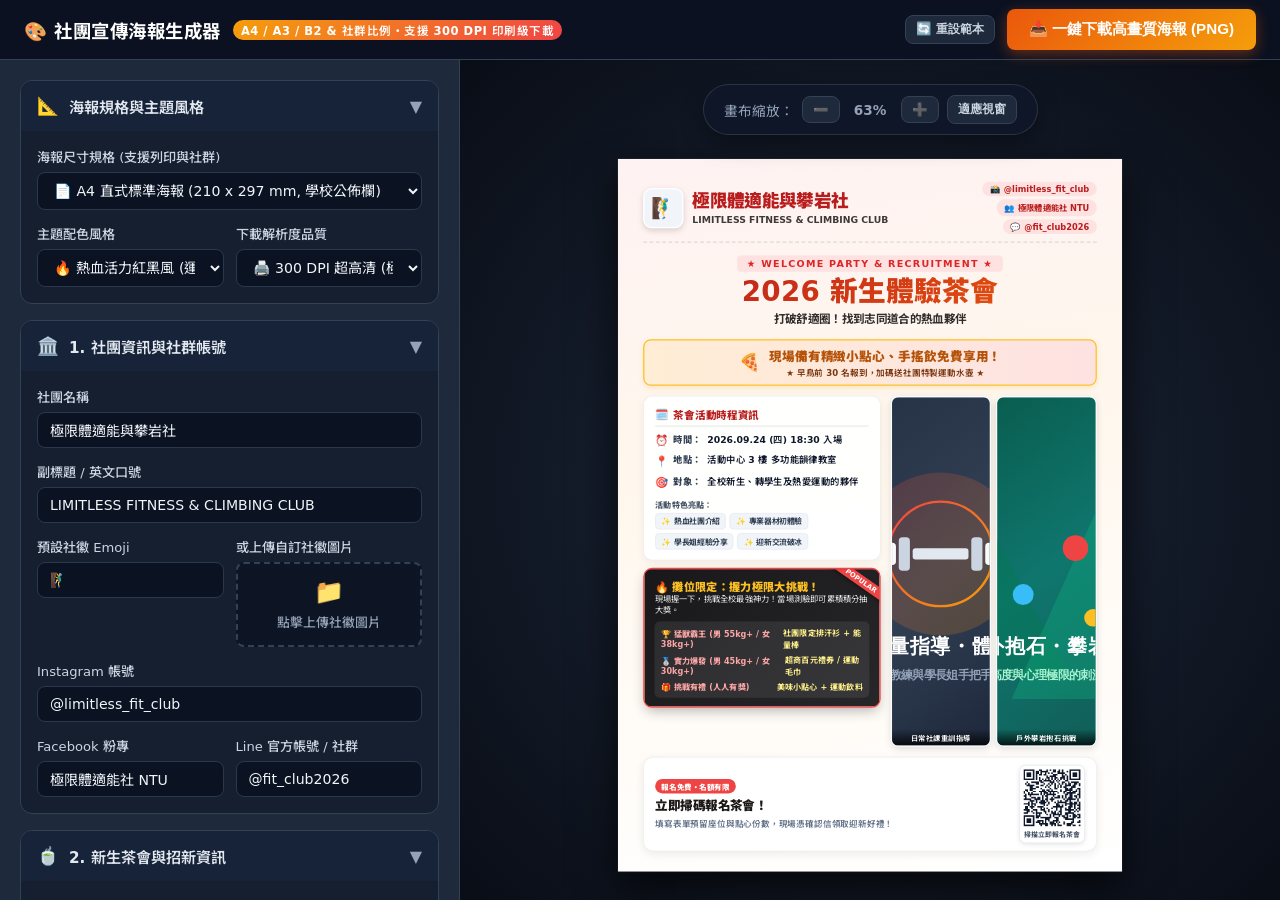
==== index.html @ 1e1c55c9 "first version" ====
﻿<!DOCTYPE html>
<html lang="zh-TW">
<head>
  <meta charset="UTF-8">
  <meta name="viewport" content="width=device-width, initial-scale=1.0">
  <title>社團招新與新生茶會海報生成器 | Club Poster Generator</title>
  <link rel="stylesheet" href="css/style.css">
  <link rel="preconnect" href="https://fonts.googleapis.com">
  <link rel="preconnect" href="https://fonts.gstatic.com" crossorigin>
  <link href="https://fonts.googleapis.com/css2?family=Noto+Sans+TC:wght@400;500;700;900&display=swap" rel="stylesheet">
</head>
<body>

  <!-- 頂部導航列 -->
  <header class="app-header">
    <div class="brand-title">
      <span>🎨 社團宣傳海報生成器</span>
      <span class="brand-badge">A4 / A3 / B2 & 社群比例・支援 300 DPI 印刷級下載</span>
    </div>
    <div class="header-actions">
      <button class="btn btn-secondary btn-sm" id="btn-reset" title="恢復預設範例內容">
        🔄 重設範本
      </button>
      <button class="btn btn-export" id="btn-export">
        📥 一鍵下載高畫質海報 (PNG)
      </button>
    </div>
  </header>

  <!-- 主雙欄區域 -->
  <div class="main-container">

    <!-- 左側編輯控制台 -->
    <aside class="editor-sidebar">
      <div class="sidebar-content">

        <!-- 海報規格與風格設定 -->
        <div class="section-card">
          <div class="section-header">
            <div class="section-title">
              <span class="section-icon">📐</span>
              <span>海報規格與主題風格</span>
            </div>
            <span class="section-toggle-icon">▼</span>
          </div>
          <div class="section-body">
            <div class="form-group">
              <label for="select-size">海報尺寸規格 (支援列印與社群)</label>
              <select id="select-size">
                <option value="size-a4" selected>📄 A4 直式標準海報 (210 x 297 mm, 學校公佈欄)</option>
                <option value="size-a3">📋 A3 大型海報 (297 x 420 mm, 大型看版推薦)</option>
                <option value="size-b2">🖼️ B2 特大展示海報 (500 x 707 mm, 展架/大廳必備)</option>
                <option value="size-story">📱 IG 限時動態 / 手機全螢幕 (9:16)</option>
                <option value="size-post">📸 IG / FB 直式貼文 (4:5)</option>
                <option value="size-square">🔲 社群方形貼文 (1:1)</option>
              </select>
            </div>

            <div class="form-row">
              <div class="form-group">
                <label for="select-theme">主題配色風格</label>
                <select id="select-theme">
                  <option value="theme-sports" selected>🔥 熱血活力紅黑風 (運動/挑戰)</option>
                  <option value="theme-dark">⚡ 潮酷黑金潮流風 (熱舞/音樂/電競)</option>
                  <option value="theme-green">🌿 日系清新青綠風 (文藝/休閒/志工)</option>
                  <option value="theme-blue">🌊 晨曦陽光藍白風 (學術/校園/陽光)</option>
                  <option value="theme-purple">💜 夢幻炫彩紫粉風 (設計/藝術/流行)</option>
                </select>
              </div>

              <div class="form-group">
                <label for="select-scale">下載解析度品質</label>
                <select id="select-scale">
                  <option value="3" selected>🖨️ 300 DPI 超高清 (極致清晰・印刷首選)</option>
                  <option value="2">📱 2x 高畫質 (社群網路分享)</option>
                  <option value="1">⚡ 1x 快速預覽</option>
                </select>
              </div>
            </div>
          </div>
        </div>

        <!-- 1. 社團基本資訊與帳號 -->
        <div class="section-card">
          <div class="section-header">
            <div class="section-title">
              <span class="section-icon">🏛️</span>
              <span>1. 社團資訊與社群帳號</span>
            </div>
            <span class="section-toggle-icon">▼</span>
          </div>
          <div class="section-body">
            <div class="form-group">
              <label for="input-clubName">社團名稱</label>
              <input type="text" id="input-clubName" placeholder="例如：極限體適能與攀岩社">
            </div>

            <div class="form-group">
              <label for="input-clubSubtitle">副標題 / 英文口號</label>
              <input type="text" id="input-clubSubtitle" placeholder="例如：LIMITLESS FITNESS CLUB">
            </div>

            <div class="form-row">
              <div class="form-group">
                <label for="input-logoText">預設社徽 Emoji</label>
                <input type="text" id="input-logoText" placeholder="例如：🧗‍♂️ 或 🥊">
              </div>
              <div class="form-group">
                <label>或上傳自訂社徽圖片</label>
                <label class="file-upload-box">
                  <span class="upload-icon">📁</span>
                  <span class="upload-text">點擊上傳社徽圖片</span>
                  <input type="file" id="upload-logo" accept="image/*">
                </label>
              </div>
            </div>
            <div id="logo-preview-wrap" class="uploaded-preview-row" style="display: none;">
              <div class="thumb-preview-wrap">
                <img class="thumb-img" src="" alt="社徽縮圖">
                <span class="form-hint">已上傳自訂社徽</span>
              </div>
              <button type="button" class="btn-danger-sm" onclick="removeLogo()">移除</button>
            </div>

            <div class="form-group">
              <label for="input-instagram">Instagram 帳號</label>
              <input type="text" id="input-instagram" placeholder="例如：@limitless_fit_club">
            </div>

            <div class="form-row">
              <div class="form-group">
                <label for="input-facebook">Facebook 粉專</label>
                <input type="text" id="input-facebook" placeholder="例如：極限體適能社 NTU">
              </div>
              <div class="form-group">
                <label for="input-lineId">Line 官方帳號 / 社群</label>
                <input type="text" id="input-lineId" placeholder="例如：@fit_club2026">
              </div>
            </div>
          </div>
        </div>

        <!-- 2. 新生茶會資訊 -->
        <div class="section-card">
          <div class="section-header">
            <div class="section-title">
              <span class="section-icon">🍵</span>
              <span>2. 新生茶會與招新資訊</span>
            </div>
            <span class="section-toggle-icon">▼</span>
          </div>
          <div class="section-body">
            <div class="form-row">
              <div class="form-group">
                <label for="input-eventTitle">活動主標題</label>
                <input type="text" id="input-eventTitle" placeholder="例如：2026 新生體驗茶會">
              </div>
              <div class="form-group">
                <label for="input-eventTagline">頂部英文橫幅</label>
                <input type="text" id="input-eventTagline" placeholder="例如：★ WELCOME PARTY ★">
              </div>
            </div>

            <div class="form-group">
              <label for="input-eventTheme">茶會主題 / 號召口號</label>
              <input type="text" id="input-eventTheme" placeholder="例如：打破舒適圈！找到志同道合的熱血夥伴">
            </div>

            <div class="form-group">
              <label for="input-eventDate">活動日期與時間</label>
              <input type="text" id="input-eventDate" placeholder="例如：2026.09.24 (四) 18:30 入場">
            </div>

            <div class="form-group">
              <label for="input-eventLocation">活動地點</label>
              <input type="text" id="input-eventLocation" placeholder="例如：活動中心 3 樓 多功能韻律教室">
            </div>

            <div class="form-group">
              <label for="input-eventTarget">參加對象</label>
              <input type="text" id="input-eventTarget" placeholder="例如：全校新生、轉學生及熱愛運動的夥伴">
            </div>

            <div class="form-group">
              <label for="input-highlights">
                <span>活動亮點 (用逗號隔開)</span>
                <span class="form-hint">會以精緻膠囊標籤呈現</span>
              </label>
              <input type="text" id="input-highlights" placeholder="熱血社團介紹, 專業器材初體驗, 學長姐經驗分享, 迎新交流破冰">
            </div>
          </div>
        </div>

        <!-- 3. 吸睛標語（小點心/迎新福利） -->
        <div class="section-card">
          <div class="section-header">
            <div class="section-title">
              <span class="section-icon">🍕</span>
              <span>3. 吸睛好康標語 (小點心/福利)</span>
            </div>
            <span class="section-toggle-icon">▼</span>
          </div>
          <div class="section-body">
            <div class="form-row">
              <div class="form-group" style="max-width: 110px;">
                <label for="input-sloganIcon">標語圖示</label>
                <input type="text" id="input-sloganIcon" placeholder="🍕">
              </div>
              <div class="form-group" style="flex: 1;">
                <label for="input-sloganMain">主標語 (超吸睛亮點)</label>
                <input type="text" id="input-sloganMain" placeholder="現場備有精緻小點心、手搖飲免費享用！">
              </div>
            </div>
            <div class="form-group">
              <label for="input-sloganSub">副標語 (加碼福利/早鳥好禮)</label>
              <input type="text" id="input-sloganSub" placeholder="★ 早鳥前 30 名報到，加碼送社團特製運動水壺 ★">
            </div>
          </div>
        </div>

        <!-- 4. 握力器挑戰專區 -->
        <div class="section-card">
          <div class="section-header">
            <div class="section-title">
              <span class="section-icon">💪</span>
              <span>4. 握力器挑戰活動專區</span>
            </div>
            <span class="section-toggle-icon">▼</span>
          </div>
          <div class="section-body">
            <label class="switch-label">
              <input type="checkbox" id="input-enableGrip" checked>
              <span>在海報上啟用「握力器挑戰」專屬企劃卡片</span>
            </label>

            <div class="form-group">
              <label for="input-gripTitle">挑戰主題名稱</label>
              <input type="text" id="input-gripTitle" placeholder="🔥 攤位限定：握力極限大挑戰！">
            </div>

            <div class="form-group">
              <label for="input-gripDesc">規則與玩法說明</label>
              <textarea id="input-gripDesc" rows="2" placeholder="現場握一下，挑戰全校最強神力！當場測驗即可累積積分抽大獎。"></textarea>
            </div>

            <div class="form-group">
              <label>挑戰門檻與獎勵設定 (3 個級距)</label>
              
              <!-- 級距 1 -->
              <div class="form-row" style="margin-bottom: 8px;">
                <input type="text" id="input-gripTier-0" placeholder="級距條件 1 (如：男 55kg+ / 女 38kg+)">
                <input type="text" id="input-gripPrize-0" placeholder="對應獎品 (如：社團限定排汗衫 + 能量棒)">
              </div>
              <!-- 級距 2 -->
              <div class="form-row" style="margin-bottom: 8px;">
                <input type="text" id="input-gripTier-1" placeholder="級距條件 2 (如：男 45kg+ / 女 30kg+)">
                <input type="text" id="input-gripPrize-1" placeholder="對應獎品 (如：超商百元禮券 / 運動毛巾)">
              </div>
              <!-- 級距 3 -->
              <div class="form-row">
                <input type="text" id="input-gripTier-2" placeholder="級距條件 3 (如：🎁 挑戰有禮 (人人有獎))">
                <input type="text" id="input-gripPrize-2" placeholder="對應獎品 (如：美味小點心 + 運動飲料)">
              </div>
            </div>
          </div>
        </div>

        <!-- 5. 社團活動照片展示 -->
        <div class="section-card">
          <div class="section-header">
            <div class="section-title">
              <span class="section-icon">📷</span>
              <span>5. 社團活動照片展示</span>
            </div>
            <span class="section-toggle-icon">▼</span>
          </div>
          <div class="section-body">
            <div class="form-group">
              <label for="select-photoLayout">照片展示版型</label>
              <select id="select-photoLayout">
                <option value="layout-double" selected>雙圖左右並列 (經典推薦)</option>
                <option value="layout-single">單張大焦點照 (極簡震撼)</option>
                <option value="layout-triple">三圖焦點拼貼 (豐富精彩)</option>
              </select>
            </div>

            <!-- 照片 1 -->
            <div class="form-group">
              <label>活動照片 1</label>
              <div class="form-row">
                <label class="file-upload-box">
                  <span class="upload-icon">🖼️</span>
                  <span class="upload-text">點擊上傳照片 1</span>
                  <input type="file" id="upload-photo-0" accept="image/*">
                </label>
                <input type="text" id="input-caption-0" placeholder="照片 1 說明標籤 (如：日常社課重訓指導)">
              </div>
              <div id="photo-preview-wrap-0" class="uploaded-preview-row">
                <div class="thumb-preview-wrap">
                  <img class="thumb-img" src="" alt="照片 1">
                  <span class="form-hint">照片 1 已設定</span>
                </div>
                <button type="button" class="btn-danger-sm" onclick="removePhoto(0)">清除</button>
              </div>
            </div>

            <!-- 照片 2 -->
            <div class="form-group">
              <label>活動照片 2</label>
              <div class="form-row">
                <label class="file-upload-box">
                  <span class="upload-icon">🖼️</span>
                  <span class="upload-text">點擊上傳照片 2</span>
                  <input type="file" id="upload-photo-1" accept="image/*">
                </label>
                <input type="text" id="input-caption-1" placeholder="照片 2 說明標籤 (如：戶外攀岩抱石挑戰)">
              </div>
              <div id="photo-preview-wrap-1" class="uploaded-preview-row">
                <div class="thumb-preview-wrap">
                  <img class="thumb-img" src="" alt="照片 2">
                  <span class="form-hint">照片 2 已設定</span>
                </div>
                <button type="button" class="btn-danger-sm" onclick="removePhoto(1)">清除</button>
              </div>
            </div>

            <!-- 照片 3 -->
            <div class="form-group">
              <label>活動照片 3 (三圖拼貼模式時顯示)</label>
              <div class="form-row">
                <label class="file-upload-box">
                  <span class="upload-icon">🖼️</span>
                  <span class="upload-text">點擊上傳照片 3</span>
                  <input type="file" id="upload-photo-2" accept="image/*">
                </label>
                <input type="text" id="input-caption-2" placeholder="照片 3 說明標籤 (如：歡樂熱血團練)">
              </div>
              <div id="photo-preview-wrap-2" class="uploaded-preview-row">
                <div class="thumb-preview-wrap">
                  <img class="thumb-img" src="" alt="照片 3">
                  <span class="form-hint">照片 3 已設定</span>
                </div>
                <button type="button" class="btn-danger-sm" onclick="removePhoto(2)">清除</button>
              </div>
            </div>
          </div>
        </div>

        <!-- 6. QR Code 與行動呼籲 -->
        <div class="section-card">
          <div class="section-header">
            <div class="section-title">
              <span class="section-icon">📲</span>
              <span>6. 報名連結與 QR Code</span>
            </div>
            <span class="section-toggle-icon">▼</span>
          </div>
          <div class="section-body">
            <div class="form-group">
              <label for="input-qrText">
                <span>報名表單 / IG / 官網網址</span>
                <span class="form-hint">自動即時生成 QR Code</span>
              </label>
              <input type="text" id="input-qrText" placeholder="https://forms.gle/your-signup-link">
            </div>

            <div class="form-group">
              <label>或直接上傳自訂 QR Code 圖片</label>
              <label class="file-upload-box">
                <span class="upload-icon">📷</span>
                <span class="upload-text">上傳已製成的 QR Code 圖檔</span>
                <input type="file" id="upload-qr" accept="image/*">
              </label>
              <div id="qr-preview-wrap" class="uploaded-preview-row" style="display: none;">
                <div class="thumb-preview-wrap">
                  <img class="thumb-img" src="" alt="自訂 QR Code">
                  <span class="form-hint">使用自訂 QR 圖片中</span>
                </div>
                <button type="button" class="btn-danger-sm" onclick="removeCustomQr()">改用自動生成</button>
              </div>
            </div>

            <div class="form-group">
              <label for="input-qrLabel">QR Code 下方標籤說明</label>
              <input type="text" id="input-qrLabel" placeholder="掃描立即報名茶會">
            </div>

            <div class="form-row">
              <div class="form-group">
                <label for="input-actionBadge">行動小標章</label>
                <input type="text" id="input-actionBadge" placeholder="報名免費・名額有限">
              </div>
              <div class="form-group">
                <label for="input-actionTitle">行動主標題</label>
                <input type="text" id="input-actionTitle" placeholder="立即掃碼報名茶會！">
              </div>
            </div>

            <div class="form-group">
              <label for="input-actionDesc">行動副說明</label>
              <input type="text" id="input-actionDesc" placeholder="填寫表單預留座位與點心份數，現場憑確認信領取迎新好禮！">
            </div>
          </div>
        </div>

      </div>
    </aside>

    <!-- 右側海報即時畫布與預覽工具列 -->
    <main class="preview-area">

      <!-- 畫布縮放工具列 -->
      <div class="preview-toolbar">
        <div class="toolbar-group">
          <span>畫布縮放：</span>
          <button class="btn btn-secondary btn-sm" id="btn-zoom-out">➖</button>
          <span id="zoomLevelText" style="font-weight: 700; min-width: 45px; text-align: center;">85%</span>
          <button class="btn btn-secondary btn-sm" id="btn-zoom-in">➕</button>
          <button class="btn btn-secondary btn-sm" id="btn-zoom-fit">適應視窗</button>
        </div>
      </div>

      <!-- 海報畫布縮放包裹層 -->
      <div class="poster-canvas-wrapper" id="posterWrapper">
        
        <!-- 海報實體 DOM (將直接被 html2canvas 渲染) -->
        <div class="poster theme-sports size-a4" id="posterCanvas">
          <div class="poster-inner">

            <!-- 1. 頂部社團資訊與社群 -->
            <header class="poster-header">
              <div class="club-brand-wrap">
                <div class="poster-logo" id="p-logo">
                  <span>🧗‍♂️</span>
                </div>
                <div class="club-name-group">
                  <h1 class="poster-club-name" id="p-clubName">極限體適能與攀岩社</h1>
                  <p class="poster-club-subtitle" id="p-clubSubtitle">LIMITLESS FITNESS & CLIMBING CLUB</p>
                </div>
              </div>

              <!-- 社群帳號標籤 -->
              <div class="poster-social-tags">
                <span class="social-pill" id="p-instagram">📸 @limitless_fit_club</span>
                <span class="social-pill" id="p-facebook">👥 極限體適能社 NTU</span>
                <span class="social-pill" id="p-lineId">💬 @fit_club2026</span>
              </div>
            </header>

            <!-- 2. 主標題區 (茶會活動名稱與口號) -->
            <div class="poster-hero">
              <div class="hero-tagline" id="p-eventTagline">★ WELCOME PARTY & RECRUITMENT ★</div>
              <h2 class="poster-event-title" id="p-eventTitle">2026 新生體驗茶會</h2>
              <p class="poster-event-theme" id="p-eventTheme">打破舒適圈！找到志同道合的熱血夥伴</p>
            </div>

            <!-- 3. 吸睛標語橫幅 (小點心/迎新好康) -->
            <div class="poster-slogan-banner">
              <span class="slogan-icon" id="p-sloganIcon">🍕</span>
              <div class="slogan-text-box">
                <span class="slogan-main-text" id="p-sloganMain">現場備有精緻小點心、手搖飲免費享用！</span>
                <span class="slogan-sub-text" id="p-sloganSub">★ 早鳥前 30 名報到，加碼送社團特製運動水壺 ★</span>
              </div>
            </div>

            <!-- 4. 核心資訊雙欄格 (左：茶會詳情與握力器挑戰 / 右：精采活動照片) -->
            <div class="poster-mid-grid">
              
              <!-- 左側卡片群組 -->
              <div style="display: flex; flex-direction: column; gap: 12px;">
                
                <!-- 新生茶會基本資訊卡片 -->
                <div class="poster-card">
                  <div class="card-title-bar">
                    <span>🗓️</span>
                    <span>茶會活動時程資訊</span>
                  </div>

                  <div class="info-item">
                    <span class="info-bullet">⏰</span>
                    <div>
                      <span class="info-label">時間：</span>
                      <span class="info-val" id="p-eventDate">2026.09.24 (四) 18:30 入場</span>
                    </div>
                  </div>

                  <div class="info-item">
                    <span class="info-bullet">📍</span>
                    <div>
                      <span class="info-label">地點：</span>
                      <span class="info-val" id="p-eventLocation">活動中心 3 樓 多功能韻律教室</span>
                    </div>
                  </div>

                  <div class="info-item">
                    <span class="info-bullet">🎯</span>
                    <div>
                      <span class="info-label">對象：</span>
                      <span class="info-val" id="p-eventTarget">全校新生、轉學生及熱愛運動的夥伴</span>
                    </div>
                  </div>

                  <div style="margin-top: 4px;">
                    <div style="font-size: 0.8rem; font-weight: 800; color: #475569; margin-bottom: 4px;">活動特色亮點：</div>
                    <div class="highlight-chips" id="p-highlights">
                      <!-- 動態注入亮點標籤 -->
                    </div>
                  </div>
                </div>

                <!-- 握力器挑戰專屬模組卡片 -->
                <div class="grip-challenge-card" id="p-gripChallenge">
                  <div class="grip-badge-strip">POPULAR</div>
                  <div>
                    <div class="grip-header">
                      <span id="p-gripTitle">🔥 攤位限定：握力極限大挑戰！</span>
                    </div>
                    <p class="grip-desc" id="p-gripDesc">
                      現場握一下，挑戰全校最強神力！當場測驗即可累積積分抽大獎。
                    </p>
                  </div>

                  <div class="grip-tier-list" id="p-gripTierList">
                    <!-- 動態注入門檻與獎勵 -->
                  </div>
                </div>

              </div>

              <!-- 右側活動照片展示 -->
              <div class="poster-photo-section">
                <div class="photo-gallery layout-double" id="p-photoGallery">
                  <!-- 動態注入照片 -->
                </div>
              </div>

            </div>

            <!-- 5. 底部行動呼籲與 QR Code -->
            <footer class="poster-footer">
              <div class="footer-action-text">
                <span class="action-badge" id="p-actionBadge">報名免費・名額有限</span>
                <h3 class="action-title" id="p-actionTitle">立即掃碼報名茶會！</h3>
                <p class="action-desc" id="p-actionDesc">填寫表單預留座位與點心份數，現場憑確認信領取迎新好禮！</p>
              </div>

              <div class="qr-code-box">
                <div class="qr-canvas-container" id="p-qrCodeContainer"></div>
                <span class="qr-label" id="p-qrLabel">掃描立即報名茶會</span>
              </div>
            </footer>

          </div>
        </div>

      </div>

    </main>

  </div>

  <!-- 匯出中加載提示遮罩 -->
  <div class="loading-overlay" id="loadingOverlay">
    <div class="spinner"></div>
    <h3 id="loadingText" style="font-size: 1.2rem; font-weight: 700;">正在為您渲染高解析度海報，請稍候...</h3>
    <p style="font-size: 0.85rem; opacity: 0.8;">高解析度 (300 DPI) 渲染中，完成後將自動下載 PNG</p>
  </div>

  <!-- 依賴腳本：本地庫 + CDN 回退 -->
  <script src="js/qrcode.min.js"></script>
  <script src="js/html2canvas.min.js"></script>
  <script src="js/app.js"></script>
</body>
</html>
---- css/style.css ----
﻿/* ===================================================
   社團海報生成器 - 專業排版與主題樣式表
   =================================================== */

:root {
  --primary: #4f46e5;
  --primary-hover: #4338ca;
  --accent: #f59e0b;
  --bg-dark: #0f172a;
  --panel-bg: #1e293b;
  --panel-border: #334155;
  --text-main: #f8fafc;
  --text-muted: #94a3b8;
  --font-sans: system-ui, -apple-system, BlinkMacSystemFont, "Segoe UI", Roboto, "Noto Sans TC", "PingFang TC", "Microsoft JhengHei", sans-serif;
}

* {
  box-sizing: border-box;
  margin: 0;
  padding: 0;
}

body {
  font-family: var(--font-sans);
  background-color: var(--bg-dark);
  color: var(--text-main);
  height: 100vh;
  display: flex;
  flex-direction: column;
  overflow: hidden;
}

/* 頂部導航列 */
.app-header {
  height: 60px;
  background-color: #0b1120;
  border-bottom: 1px solid var(--panel-border);
  display: flex;
  align-items: center;
  justify-content: space-between;
  padding: 0 24px;
  flex-shrink: 0;
  z-index: 50;
}

.brand-title {
  display: flex;
  align-items: center;
  gap: 12px;
  font-size: 1.15rem;
  font-weight: 700;
  color: #fff;
  letter-spacing: 0.5px;
}

.brand-badge {
  background: linear-gradient(135deg, #f59e0b, #ef4444);
  color: #fff;
  font-size: 0.72rem;
  padding: 2px 8px;
  border-radius: 999px;
  font-weight: 600;
}

.header-actions {
  display: flex;
  align-items: center;
  gap: 12px;
}

/* 主容器：雙欄佈局 */
.main-container {
  display: flex;
  flex: 1;
  overflow: hidden;
}

/* 左側控制面板 */
.editor-sidebar {
  width: 460px;
  background-color: var(--panel-bg);
  border-right: 1px solid var(--panel-border);
  overflow-y: auto;
  display: flex;
  flex-direction: column;
  flex-shrink: 0;
}

.sidebar-content {
  padding: 20px;
  display: flex;
  flex-direction: column;
  gap: 16px;
}

/* 右側海報預覽區 */
.preview-area {
  flex: 1;
  background: radial-gradient(circle at center, #1e293b 0%, #090d16 100%);
  display: flex;
  flex-direction: column;
  align-items: center;
  overflow: auto;
  position: relative;
  padding: 24px 20px 60px;
}

.preview-toolbar {
  position: sticky;
  top: 0;
  z-index: 40;
  background: rgba(15, 23, 42, 0.9);
  backdrop-filter: blur(12px);
  padding: 10px 20px;
  border-radius: 999px;
  border: 1px solid rgba(255, 255, 255, 0.12);
  display: flex;
  align-items: center;
  gap: 16px;
  margin-bottom: 24px;
  box-shadow: 0 10px 25px -5px rgba(0, 0, 0, 0.5);
}

.toolbar-group {
  display: flex;
  align-items: center;
  gap: 8px;
  font-size: 0.85rem;
  color: var(--text-muted);
}

/* 折疊區塊 Accordion */
.section-card {
  background: #151f30;
  border: 1px solid var(--panel-border);
  border-radius: 12px;
  overflow: hidden;
  transition: border-color 0.2s;
}

.section-card:hover {
  border-color: #475569;
}

.section-header {
  padding: 14px 16px;
  background: #172338;
  display: flex;
  align-items: center;
  justify-content: space-between;
  cursor: pointer;
  user-select: none;
}

.section-title {
  display: flex;
  align-items: center;
  gap: 10px;
  font-size: 0.95rem;
  font-weight: 600;
  color: #e2e8f0;
}

.section-icon {
  font-size: 1.1rem;
}

.section-toggle-icon {
  transition: transform 0.2s;
  color: var(--text-muted);
}

.section-card.collapsed .section-body {
  display: none;
}

.section-card.collapsed .section-toggle-icon {
  transform: rotate(-90deg);
}

.section-body {
  padding: 16px;
  display: flex;
  flex-direction: column;
  gap: 14px;
}

/* 表單元件 */
.form-group {
  display: flex;
  flex-direction: column;
  gap: 6px;
}

.form-row {
  display: grid;
  grid-template-columns: 1fr 1fr;
  gap: 12px;
}

.form-group label {
  font-size: 0.82rem;
  font-weight: 500;
  color: #cbd5e1;
  display: flex;
  align-items: center;
  justify-content: space-between;
}

.form-hint {
  font-size: 0.72rem;
  color: #64748b;
}

input[type="text"],
input[type="number"],
textarea,
select {
  width: 100%;
  padding: 9px 12px;
  background-color: #0b1322;
  border: 1px solid #29384d;
  border-radius: 8px;
  color: #f1f5f9;
  font-size: 0.88rem;
  font-family: inherit;
  transition: all 0.2s;
}

input:focus,
textarea:focus,
select:focus {
  outline: none;
  border-color: var(--primary);
  box-shadow: 0 0 0 3px rgba(79, 70, 229, 0.25);
  background-color: #0f1b30;
}

textarea {
  resize: vertical;
  min-height: 64px;
}

/* 開關 Switch */
.switch-label {
  display: flex;
  align-items: center;
  gap: 8px;
  cursor: pointer;
  font-size: 0.85rem;
  color: #cbd5e1;
}

.switch-label input[type="checkbox"] {
  accent-color: #4f46e5;
  width: 17px;
  height: 17px;
  cursor: pointer;
}

/* 檔案上傳按鈕美化 */
.file-upload-box {
  border: 2px dashed #334155;
  border-radius: 8px;
  padding: 14px;
  text-align: center;
  cursor: pointer;
  background-color: #0d1524;
  transition: all 0.2s;
  display: flex;
  flex-direction: column;
  align-items: center;
  gap: 6px;
}

.file-upload-box:hover {
  border-color: #6366f1;
  background-color: #131e33;
}

.file-upload-box input[type="file"] {
  display: none;
}

.upload-icon {
  font-size: 1.5rem;
}

.upload-text {
  font-size: 0.8rem;
  color: #94a3b8;
}

.uploaded-preview-row {
  display: flex;
  align-items: center;
  justify-content: space-between;
  gap: 10px;
  margin-top: 8px;
  background: #090e18;
  padding: 8px 12px;
  border-radius: 6px;
  border: 1px solid #1e293b;
}

.thumb-preview-wrap {
  display: flex;
  align-items: center;
  gap: 10px;
}

.thumb-img {
  width: 44px;
  height: 44px;
  object-fit: cover;
  border-radius: 6px;
  border: 1px solid #334155;
}

/* 按鈕風格 */
.btn {
  display: inline-flex;
  align-items: center;
  justify-content: center;
  gap: 8px;
  font-size: 0.88rem;
  font-weight: 600;
  padding: 9px 16px;
  border-radius: 8px;
  border: none;
  cursor: pointer;
  transition: all 0.2s;
  text-decoration: none;
}

.btn-primary {
  background: linear-gradient(135deg, #4f46e5, #6366f1);
  color: white;
  box-shadow: 0 4px 12px rgba(79, 70, 229, 0.35);
}

.btn-primary:hover {
  background: linear-gradient(135deg, #4338ca, #4f46e5);
  transform: translateY(-1px);
}

.btn-export {
  background: linear-gradient(135deg, #ea580c, #f59e0b);
  color: white;
  box-shadow: 0 4px 14px rgba(234, 88, 12, 0.4);
  font-size: 0.95rem;
  padding: 10px 22px;
}

.btn-export:hover {
  background: linear-gradient(135deg, #c2410c, #d97706);
  transform: translateY(-1px);
  box-shadow: 0 6px 18px rgba(234, 88, 12, 0.5);
}

.btn-secondary {
  background-color: #1e293b;
  color: #cbd5e1;
  border: 1px solid #334155;
}

.btn-secondary:hover {
  background-color: #273549;
  color: #fff;
}

.btn-sm {
  padding: 5px 10px;
  font-size: 0.78rem;
}

.btn-danger-sm {
  background: #7f1d1d;
  color: #fecaca;
  padding: 4px 8px;
  font-size: 0.75rem;
  border-radius: 4px;
  border: none;
  cursor: pointer;
}

.btn-danger-sm:hover {
  background: #991b1b;
}

/* ===================================================
   海報畫布區域 (Poster Canvas)
   =================================================== */

.poster-canvas-wrapper {
  display: flex;
  justify-content: center;
  align-items: flex-start;
  transition: transform 0.15s ease;
  transform-origin: top center;
}

/* 海報本體 - 基礎設定 (基準預設寬度 800px) */
.poster {
  width: 800px;
  height: 1131px; /* A4/A3/B2 比例 1:1.414 */
  background-color: #ffffff;
  color: #1e293b;
  position: relative;
  overflow: hidden;
  box-shadow: 0 25px 60px rgba(0, 0, 0, 0.75), 0 0 0 1px rgba(255, 255, 255, 0.1);
  display: flex;
  flex-direction: column;
  user-select: none;
  font-family: var(--font-sans);
}

/* 尺寸規格類別 */
.poster.size-a4,
.poster.size-a3,
.poster.size-b2 {
  /* 標準國際列印比例 1:√2 (約 1:1.414) */
  width: 800px;
  height: 1131px;
}

.poster.size-story {
  /* 9:16 IG 限時動態 / 豎屏貼文 */
  width: 720px;
  height: 1280px;
}

.poster.size-post {
  /* 4:5 社群直式貼文 */
  width: 760px;
  height: 950px;
}

.poster.size-square {
  /* 1:1 正方形貼文 */
  width: 800px;
  height: 800px;
}

/* ===================================================
   海報內部元素排版
   =================================================== */

.poster-inner {
  height: 100%;
  display: flex;
  flex-direction: column;
  padding: 36px 40px 32px;
  position: relative;
  z-index: 2;
  gap: 16px;
  justify-content: space-between;
}

/* 頂部裝飾條與社團資訊列 */
.poster-header {
  display: flex;
  align-items: center;
  justify-content: space-between;
  gap: 16px;
  padding-bottom: 12px;
  border-bottom: 2px dashed rgba(0, 0, 0, 0.12);
}

.club-brand-wrap {
  display: flex;
  align-items: center;
  gap: 14px;
}

.poster-logo {
  width: 64px;
  height: 64px;
  border-radius: 14px;
  object-fit: cover;
  box-shadow: 0 4px 10px rgba(0, 0, 0, 0.15);
  border: 2px solid #ffffff;
  background-color: #f1f5f9;
  display: flex;
  align-items: center;
  justify-content: center;
  font-size: 2rem;
  overflow: hidden;
  flex-shrink: 0;
}

.poster-logo img {
  width: 100%;
  height: 100%;
  object-fit: cover;
}

.club-name-group {
  display: flex;
  flex-direction: column;
  gap: 3px;
}

.poster-club-name {
  font-size: 1.75rem;
  font-weight: 900;
  letter-spacing: -0.5px;
  line-height: 1.15;
}

.poster-club-subtitle {
  font-size: 0.92rem;
  font-weight: 600;
  opacity: 0.85;
}

.poster-social-tags {
  display: flex;
  flex-direction: column;
  align-items: flex-end;
  gap: 5px;
}

.social-pill {
  display: inline-flex;
  align-items: center;
  gap: 6px;
  font-size: 0.82rem;
  font-weight: 700;
  padding: 4px 12px;
  border-radius: 999px;
  background: rgba(0, 0, 0, 0.07);
}

/* 主標題區 (新生茶會 / 招新) */
.poster-hero {
  text-align: center;
  padding: 4px 0;
  position: relative;
}

.hero-tagline {
  display: inline-block;
  font-size: 0.95rem;
  font-weight: 800;
  letter-spacing: 2px;
  text-transform: uppercase;
  padding: 4px 16px;
  border-radius: 6px;
  margin-bottom: 6px;
}

.poster-event-title {
  font-size: 2.75rem;
  font-weight: 900;
  line-height: 1.15;
  letter-spacing: 0.5px;
  margin-bottom: 4px;
}

.poster-event-theme {
  font-size: 1.15rem;
  font-weight: 700;
  opacity: 0.9;
}

/* 吸睛標語橫幅 (點心飲料 / 好康福利) */
.poster-slogan-banner {
  background: linear-gradient(90deg, #ffedd5, #fee2e2);
  border: 2px solid #fbbf24;
  border-radius: 12px;
  padding: 10px 18px;
  display: flex;
  align-items: center;
  justify-content: center;
  gap: 14px;
  box-shadow: 0 4px 12px -2px rgba(245, 158, 11, 0.25);
}

.slogan-icon {
  font-size: 1.7rem;
  animation: pulse 2s infinite ease-in-out;
}

.slogan-text-box {
  display: flex;
  flex-direction: column;
  text-align: center;
}

.slogan-main-text {
  font-size: 1.25rem;
  font-weight: 900;
  color: #b45309;
  letter-spacing: 0.5px;
}

.slogan-sub-text {
  font-size: 0.85rem;
  font-weight: 600;
  color: #78350f;
  margin-top: 1px;
}

/* 核心雙欄內容佈局：左邊資訊、右邊照片或特色 */
.poster-mid-grid {
  display: grid;
  grid-template-columns: 1.15fr 1fr;
  gap: 16px;
  flex: 1;
  min-height: 0;
}

.poster.size-square .poster-mid-grid {
  grid-template-columns: 1fr 1fr;
  gap: 12px;
}

/* 新生茶會詳細資訊卡片 */
.poster-card {
  background: rgba(255, 255, 255, 0.94);
  border-radius: 14px;
  padding: 16px 18px;
  box-shadow: 0 4px 14px rgba(0, 0, 0, 0.06);
  border: 1px solid rgba(0, 0, 0, 0.08);
  display: flex;
  flex-direction: column;
  gap: 10px;
}

.card-title-bar {
  display: flex;
  align-items: center;
  gap: 8px;
  font-size: 1.05rem;
  font-weight: 800;
  padding-bottom: 6px;
  border-bottom: 2px solid rgba(0, 0, 0, 0.08);
}

.info-item {
  display: flex;
  align-items: flex-start;
  gap: 8px;
  font-size: 0.92rem;
  line-height: 1.4;
}

.info-bullet {
  font-size: 1.05rem;
  flex-shrink: 0;
}

.info-label {
  font-weight: 800;
  color: #334155;
  margin-right: 4px;
}

.info-val {
  font-weight: 600;
  color: #0f172a;
  word-break: break-word;
}

.highlight-chips {
  display: flex;
  flex-wrap: wrap;
  gap: 6px;
  margin-top: 4px;
}

.highlight-chip {
  background: #f1f5f9;
  color: #334155;
  font-size: 0.78rem;
  font-weight: 700;
  padding: 3px 9px;
  border-radius: 6px;
  border: 1px solid #e2e8f0;
}

/* 握力器挑戰專屬模組 */
.grip-challenge-card {
  background: linear-gradient(135deg, #18181b 0%, #27272a 100%);
  color: #ffffff;
  border-radius: 14px;
  padding: 14px 16px;
  box-shadow: 0 8px 20px -4px rgba(0, 0, 0, 0.3);
  position: relative;
  overflow: hidden;
  border: 2px solid #ef4444;
  display: flex;
  flex-direction: column;
  justify-content: space-between;
  gap: 8px;
}

.grip-badge-strip {
  position: absolute;
  top: 10px;
  right: -28px;
  background: #ef4444;
  color: #ffffff;
  font-size: 0.68rem;
  font-weight: 900;
  padding: 2px 28px;
  transform: rotate(35deg);
  box-shadow: 0 2px 6px rgba(0, 0, 0, 0.4);
}

.grip-header {
  display: flex;
  align-items: center;
  gap: 8px;
  font-size: 1.1rem;
  font-weight: 900;
  color: #fbbf24;
}

.grip-desc {
  font-size: 0.82rem;
  line-height: 1.35;
  opacity: 0.92;
}

.grip-tier-list {
  display: flex;
  flex-direction: column;
  gap: 5px;
  background: rgba(255, 255, 255, 0.08);
  padding: 8px 10px;
  border-radius: 8px;
}

.grip-tier {
  display: flex;
  align-items: center;
  justify-content: space-between;
  font-size: 0.8rem;
  font-weight: 600;
}

.tier-condition {
  display: flex;
  align-items: center;
  gap: 4px;
  color: #fca5a5;
  font-weight: 800;
}

.tier-prize {
  color: #fef08a;
  font-weight: 700;
}

/* 照片展示區塊 */
.poster-photo-section {
  display: flex;
  flex-direction: column;
  height: 100%;
}

.photo-gallery {
  display: grid;
  gap: 8px;
  height: 100%;
  min-height: 180px;
}

.photo-gallery.layout-single {
  grid-template-columns: 1fr;
}

.photo-gallery.layout-double {
  grid-template-columns: 1fr 1fr;
}

.photo-gallery.layout-triple {
  grid-template-columns: 1.1fr 1fr;
}

.gallery-sub-col {
  display: flex;
  flex-direction: column;
  gap: 8px;
}

.poster-photo-img-wrap {
  width: 100%;
  height: 100%;
  min-height: 90px;
  border-radius: 12px;
  overflow: hidden;
  box-shadow: 0 4px 12px rgba(0, 0, 0, 0.12);
  border: 2px solid rgba(255, 255, 255, 0.9);
  position: relative;
  background: #cbd5e1;
}

.poster-photo-img-wrap img {
  width: 100%;
  height: 100%;
  object-fit: cover;
  display: block;
}

.photo-caption {
  position: absolute;
  bottom: 0;
  left: 0;
  right: 0;
  background: linear-gradient(transparent, rgba(0, 0, 0, 0.8));
  color: #fff;
  font-size: 0.72rem;
  font-weight: 600;
  padding: 6px 8px 4px;
  text-align: center;
}

/* 底部行動呼籲區 (QR Code + 報名提示) */
.poster-footer {
  background: rgba(255, 255, 255, 0.95);
  border-radius: 16px;
  padding: 12px 18px;
  display: flex;
  align-items: center;
  justify-content: space-between;
  gap: 16px;
  box-shadow: 0 4px 16px rgba(0, 0, 0, 0.08);
  border: 1px solid rgba(0, 0, 0, 0.08);
}

.footer-action-text {
  display: flex;
  flex-direction: column;
  gap: 4px;
}

.action-badge {
  display: inline-block;
  align-self: flex-start;
  font-size: 0.75rem;
  font-weight: 800;
  padding: 3px 10px;
  border-radius: 999px;
  background: #ef4444;
  color: #ffffff;
}

.action-title {
  font-size: 1.25rem;
  font-weight: 900;
  letter-spacing: -0.2px;
}

.action-desc {
  font-size: 0.85rem;
  font-weight: 600;
  color: #64748b;
}

.qr-code-box {
  display: flex;
  flex-direction: column;
  align-items: center;
  gap: 4px;
  background: #ffffff;
  padding: 6px;
  border-radius: 10px;
  box-shadow: 0 2px 8px rgba(0, 0, 0, 0.1);
  border: 1px solid #e2e8f0;
  flex-shrink: 0;
}

.qr-canvas-container {
  width: 90px;
  height: 90px;
  display: flex;
  align-items: center;
  justify-content: center;
}

.qr-canvas-container img,
.qr-canvas-container canvas {
  width: 90px !important;
  height: 90px !important;
  display: block;
}

.qr-label {
  font-size: 0.68rem;
  font-weight: 700;
  color: #475569;
}

/* ===================================================
   主題風格切換 (Theme Presets)
   =================================================== */

/* 1. 活力熱血運動風 (預設) */
.poster.theme-sports {
  background: linear-gradient(170deg, #fef2f2 0%, #fff7ed 40%, #ffffff 100%);
  color: #1c1917;
}
.poster.theme-sports .poster-club-name { color: #b91c1c; }
.poster.theme-sports .hero-tagline { background: #fee2e2; color: #dc2626; }
.poster.theme-sports .poster-event-title {
  background: linear-gradient(135deg, #b91c1c 0%, #ea580c 100%);
  -webkit-background-clip: text;
  -webkit-text-fill-color: transparent;
}
.poster.theme-sports .social-pill { background: #fee2e2; color: #b91c1c; }
.poster.theme-sports .card-title-bar { color: #b91c1c; }

/* 2. 潮酷黑金電競/熱舞風 */
.poster.theme-dark {
  background: linear-gradient(160deg, #09090b 0%, #18181b 50%, #27272a 100%);
  color: #f4f4f5;
}
.poster.theme-dark .poster-header { border-bottom-color: rgba(255, 255, 255, 0.15); }
.poster.theme-dark .poster-club-name { color: #fbbf24; }
.poster.theme-dark .poster-club-subtitle { color: #d4d4d8; }
.poster.theme-dark .hero-tagline {
  background: rgba(251, 191, 36, 0.2);
  color: #fbbf24;
  border: 1px solid #fbbf24;
}
.poster.theme-dark .poster-event-title {
  background: linear-gradient(135deg, #fbbf24 0%, #f97316 100%);
  -webkit-background-clip: text;
  -webkit-text-fill-color: transparent;
}
.poster.theme-dark .poster-card {
  background: rgba(39, 39, 42, 0.9);
  border-color: rgba(255, 255, 255, 0.12);
  color: #f4f4f5;
}
.poster.theme-dark .card-title-bar {
  color: #fbbf24;
  border-bottom-color: rgba(255, 255, 255, 0.1);
}
.poster.theme-dark .info-label { color: #a1a1aa; }
.poster.theme-dark .info-val { color: #ffffff; }
.poster.theme-dark .highlight-chip {
  background: #3f3f46;
  color: #e4e4e7;
  border-color: #52525b;
}
.poster.theme-dark .social-pill {
  background: rgba(251, 191, 36, 0.15);
  color: #fbbf24;
}
.poster.theme-dark .poster-footer {
  background: rgba(24, 24, 27, 0.95);
  border-color: rgba(255, 255, 255, 0.15);
  color: #f4f4f5;
}
.poster.theme-dark .action-title { color: #fbbf24; }
.poster.theme-dark .action-desc { color: #a1a1aa; }

/* 3. 日系清新文青風 */
.poster.theme-green {
  background: linear-gradient(170deg, #f0fdf4 0%, #ecfdf5 45%, #ffffff 100%);
  color: #064e3b;
}
.poster.theme-green .poster-club-name { color: #047857; }
.poster.theme-green .hero-tagline { background: #d1fae5; color: #065f46; }
.poster.theme-green .poster-event-title {
  background: linear-gradient(135deg, #047857 0%, #0d9488 100%);
  -webkit-background-clip: text;
  -webkit-text-fill-color: transparent;
}
.poster.theme-green .social-pill { background: #d1fae5; color: #065f46; }
.poster.theme-green .card-title-bar { color: #047857; }
.poster.theme-green .grip-challenge-card { border-color: #10b981; }
.poster.theme-green .action-badge { background: #059669; }

/* 4. 晨曦科技藍白風 */
.poster.theme-blue {
  background: linear-gradient(170deg, #eff6ff 0%, #f0fdfa 45%, #ffffff 100%);
  color: #1e3a8a;
}
.poster.theme-blue .poster-club-name { color: #1d4ed8; }
.poster.theme-blue .hero-tagline { background: #dbeafe; color: #1e40af; }
.poster.theme-blue .poster-event-title {
  background: linear-gradient(135deg, #1d4ed8 0%, #0284c7 100%);
  -webkit-background-clip: text;
  -webkit-text-fill-color: transparent;
}
.poster.theme-blue .social-pill { background: #dbeafe; color: #1e40af; }
.poster.theme-blue .card-title-bar { color: #1d4ed8; }
.poster.theme-blue .grip-challenge-card { border-color: #2563eb; }
.poster.theme-blue .action-badge { background: #2563eb; }

/* 5. 夢幻紫粉潮流風 */
.poster.theme-purple {
  background: linear-gradient(170deg, #faf5ff 0%, #fdf2f8 45%, #ffffff 100%);
  color: #581c87;
}
.poster.theme-purple .poster-club-name { color: #7e22ce; }
.poster.theme-purple .hero-tagline { background: #f3e8ff; color: #7e22ce; }
.poster.theme-purple .poster-event-title {
  background: linear-gradient(135deg, #7e22ce 0%, #db2777 100%);
  -webkit-background-clip: text;
  -webkit-text-fill-color: transparent;
}
.poster.theme-purple .social-pill { background: #f3e8ff; color: #7e22ce; }
.poster.theme-purple .card-title-bar { color: #7e22ce; }
.poster.theme-purple .grip-challenge-card { border-color: #9333ea; }
.poster.theme-purple .action-badge { background: #9333ea; }

/* 狀態遮罩 Loading Overlay */
.loading-overlay {
  position: fixed;
  inset: 0;
  background: rgba(15, 23, 42, 0.8);
  backdrop-filter: blur(6px);
  z-index: 100;
  display: none;
  align-items: center;
  justify-content: center;
  flex-direction: column;
  gap: 16px;
  color: #fff;
}

.spinner {
  width: 50px;
  height: 50px;
  border: 4px solid rgba(255, 255, 255, 0.2);
  border-top-color: #f59e0b;
  border-radius: 50%;
  animation: spin 0.8s linear infinite;
}

@keyframes spin {
  to { transform: rotate(360deg); }
}

@keyframes pulse {
  0%, 100% { transform: scale(1); }
  50% { transform: scale(1.08); }
}
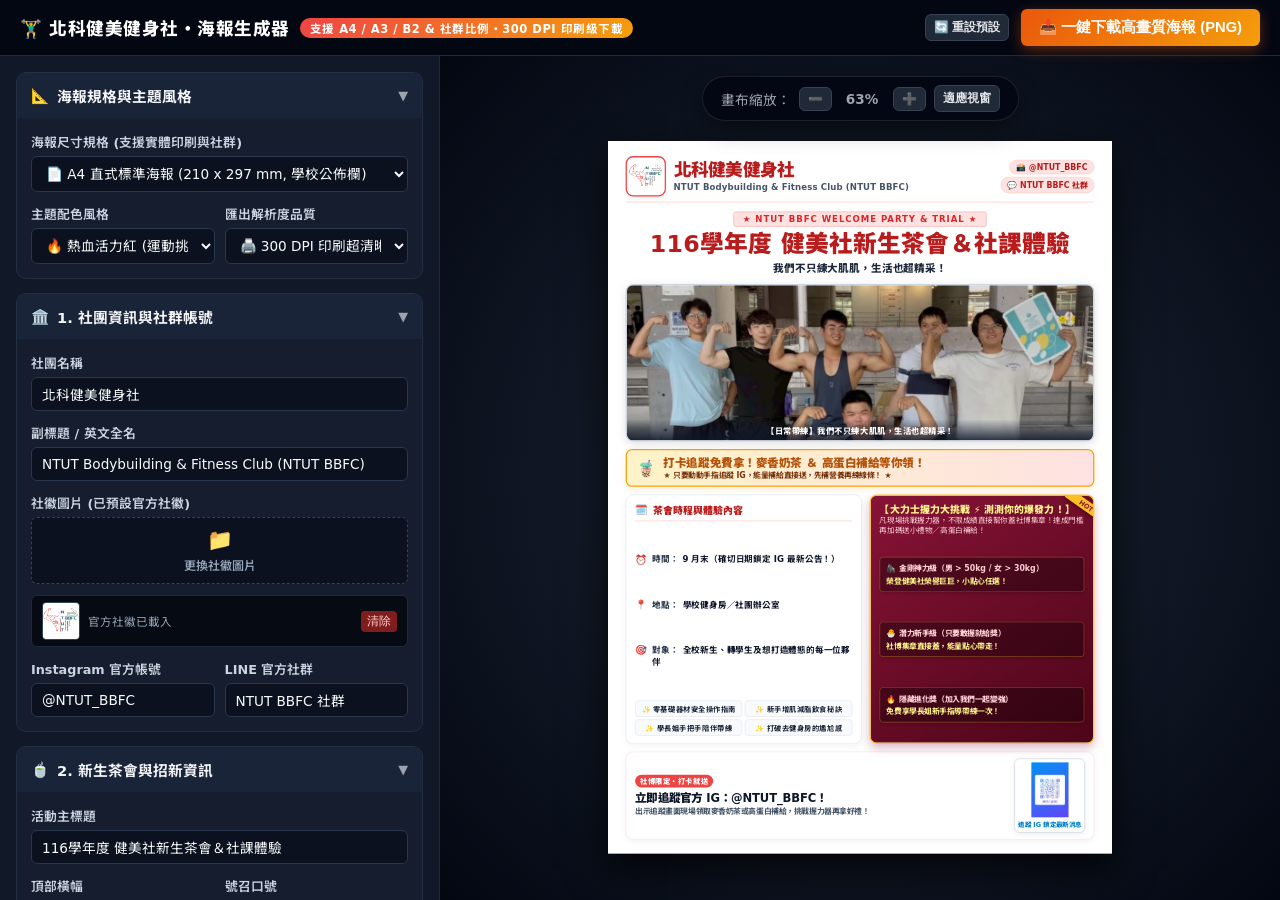
==== commit 8832f121: "fix" ====
--- a/index.html
+++ b/index.html
@@ -3,7 +3,7 @@
 <head>
   <meta charset="UTF-8">
   <meta name="viewport" content="width=device-width, initial-scale=1.0">
-  <title>社團招新與新生茶會海報生成器 | Club Poster Generator</title>
+  <title>北科健美健身社 | 社團宣傳海報生成器</title>
   <link rel="stylesheet" href="css/style.css">
   <link rel="preconnect" href="https://fonts.googleapis.com">
   <link rel="preconnect" href="https://fonts.gstatic.com" crossorigin>
@@ -14,12 +14,12 @@
   <!-- 頂部導航列 -->
   <header class="app-header">
     <div class="brand-title">
-      <span>🎨 社團宣傳海報生成器</span>
-      <span class="brand-badge">A4 / A3 / B2 & 社群比例・支援 300 DPI 印刷級下載</span>
+      <span>🏋️‍♂️ 北科健美健身社・海報生成器</span>
+      <span class="brand-badge">支援 A4 / A3 / B2 & 社群比例・300 DPI 印刷級下載</span>
     </div>
     <div class="header-actions">
-      <button class="btn btn-secondary btn-sm" id="btn-reset" title="恢復預設範例內容">
-        🔄 重設範本
+      <button class="btn btn-secondary btn-sm" id="btn-reset" title="恢復預設內容">
+        🔄 重設預設
       </button>
       <button class="btn btn-export" id="btn-export">
         📥 一鍵下載高畫質海報 (PNG)
@@ -34,23 +34,23 @@
     <aside class="editor-sidebar">
       <div class="sidebar-content">
 
-        <!-- 海報規格與風格設定 -->
-        <div class="section-card">
-          <div class="section-header">
-            <div class="section-title">
-              <span class="section-icon">📐</span>
+        <!-- 規格與主題 -->
+        <div class="section-card">
+          <div class="section-header">
+            <div class="section-title">
+              <span>📐</span>
               <span>海報規格與主題風格</span>
             </div>
             <span class="section-toggle-icon">▼</span>
           </div>
           <div class="section-body">
             <div class="form-group">
-              <label for="select-size">海報尺寸規格 (支援列印與社群)</label>
+              <label for="select-size">海報尺寸規格 (支援實體印刷與社群)</label>
               <select id="select-size">
                 <option value="size-a4" selected>📄 A4 直式標準海報 (210 x 297 mm, 學校公佈欄)</option>
-                <option value="size-a3">📋 A3 大型海報 (297 x 420 mm, 大型看版推薦)</option>
+                <option value="size-a3">📋 A3 大型看板海報 (297 x 420 mm, 大型看版推薦)</option>
                 <option value="size-b2">🖼️ B2 特大展示海報 (500 x 707 mm, 展架/大廳必備)</option>
-                <option value="size-story">📱 IG 限時動態 / 手機全螢幕 (9:16)</option>
+                <option value="size-story">📱 IG 限時動態 / 豎屏全螢幕 (9:16)</option>
                 <option value="size-post">📸 IG / FB 直式貼文 (4:5)</option>
                 <option value="size-square">🔲 社群方形貼文 (1:1)</option>
               </select>
@@ -60,18 +60,16 @@
               <div class="form-group">
                 <label for="select-theme">主題配色風格</label>
                 <select id="select-theme">
-                  <option value="theme-sports" selected>🔥 熱血活力紅黑風 (運動/挑戰)</option>
-                  <option value="theme-dark">⚡ 潮酷黑金潮流風 (熱舞/音樂/電競)</option>
-                  <option value="theme-green">🌿 日系清新青綠風 (文藝/休閒/志工)</option>
-                  <option value="theme-blue">🌊 晨曦陽光藍白風 (學術/校園/陽光)</option>
-                  <option value="theme-purple">💜 夢幻炫彩紫粉風 (設計/藝術/流行)</option>
+                  <option value="theme-sports" selected>🔥 熱血活力紅 (運動挑戰)</option>
+                  <option value="theme-dark">⚡ 潮酷黑金 (霸氣巨巨風)</option>
+                  <option value="theme-blue">🌊 晨曦活力藍</option>
                 </select>
               </div>
 
               <div class="form-group">
-                <label for="select-scale">下載解析度品質</label>
+                <label for="select-scale">匯出解析度品質</label>
                 <select id="select-scale">
-                  <option value="3" selected>🖨️ 300 DPI 超高清 (極致清晰・印刷首選)</option>
+                  <option value="3" selected>🖨️ 300 DPI 印刷超清晰 (推薦)</option>
                   <option value="2">📱 2x 高畫質 (社群網路分享)</option>
                   <option value="1">⚡ 1x 快速預覽</option>
                 </select>
@@ -80,11 +78,11 @@
           </div>
         </div>
 
-        <!-- 1. 社團基本資訊與帳號 -->
-        <div class="section-card">
-          <div class="section-header">
-            <div class="section-title">
-              <span class="section-icon">🏛️</span>
+        <!-- 1. 社團資訊與社群 -->
+        <div class="section-card">
+          <div class="section-header">
+            <div class="section-title">
+              <span>🏛️</span>
               <span>1. 社團資訊與社群帳號</span>
             </div>
             <span class="section-toggle-icon">▼</span>
@@ -92,255 +90,193 @@
           <div class="section-body">
             <div class="form-group">
               <label for="input-clubName">社團名稱</label>
-              <input type="text" id="input-clubName" placeholder="例如：極限體適能與攀岩社">
-            </div>
-
-            <div class="form-group">
-              <label for="input-clubSubtitle">副標題 / 英文口號</label>
-              <input type="text" id="input-clubSubtitle" placeholder="例如：LIMITLESS FITNESS CLUB">
+              <input type="text" id="input-clubName" placeholder="北科健美健身社">
+            </div>
+
+            <div class="form-group">
+              <label for="input-clubSubtitle">副標題 / 英文全名</label>
+              <input type="text" id="input-clubSubtitle" placeholder="NTUT Bodybuilding & Fitness Club (NTUT BBFC)">
+            </div>
+
+            <div class="form-group">
+              <label>社徽圖片 (已預設官方社徽)</label>
+              <label class="file-upload-box">
+                <span class="upload-icon">📁</span>
+                <span class="upload-text">更換社徽圖片</span>
+                <input type="file" id="upload-logo" accept="image/*">
+              </label>
+              <div id="logo-preview-wrap" class="uploaded-preview-row">
+                <div class="thumb-preview-wrap">
+                  <img class="thumb-img" src="" alt="社徽縮圖">
+                  <span class="form-hint">官方社徽已載入</span>
+                </div>
+                <button type="button" class="btn-danger-sm" onclick="removeLogo()">清除</button>
+              </div>
             </div>
 
             <div class="form-row">
               <div class="form-group">
-                <label for="input-logoText">預設社徽 Emoji</label>
-                <input type="text" id="input-logoText" placeholder="例如：🧗‍♂️ 或 🥊">
-              </div>
-              <div class="form-group">
-                <label>或上傳自訂社徽圖片</label>
-                <label class="file-upload-box">
-                  <span class="upload-icon">📁</span>
-                  <span class="upload-text">點擊上傳社徽圖片</span>
-                  <input type="file" id="upload-logo" accept="image/*">
-                </label>
-              </div>
-            </div>
-            <div id="logo-preview-wrap" class="uploaded-preview-row" style="display: none;">
-              <div class="thumb-preview-wrap">
-                <img class="thumb-img" src="" alt="社徽縮圖">
-                <span class="form-hint">已上傳自訂社徽</span>
-              </div>
-              <button type="button" class="btn-danger-sm" onclick="removeLogo()">移除</button>
-            </div>
-
-            <div class="form-group">
-              <label for="input-instagram">Instagram 帳號</label>
-              <input type="text" id="input-instagram" placeholder="例如：@limitless_fit_club">
+                <label for="input-instagram">Instagram 官方帳號</label>
+                <input type="text" id="input-instagram" placeholder="@NTUT_BBFC">
+              </div>
+              <div class="form-group">
+                <label for="input-lineId">LINE 官方社群</label>
+                <input type="text" id="input-lineId" placeholder="NTUT BBFC 健美社群">
+              </div>
+            </div>
+          </div>
+        </div>
+
+        <!-- 2. 新生茶會資訊 -->
+        <div class="section-card">
+          <div class="section-header">
+            <div class="section-title">
+              <span>🍵</span>
+              <span>2. 新生茶會與招新資訊</span>
+            </div>
+            <span class="section-toggle-icon">▼</span>
+          </div>
+          <div class="section-body">
+            <div class="form-group">
+              <label for="input-eventTitle">活動主標題</label>
+              <input type="text" id="input-eventTitle" placeholder="116學年度 健美社新生茶會＆社課體驗">
             </div>
 
             <div class="form-row">
               <div class="form-group">
-                <label for="input-facebook">Facebook 粉專</label>
-                <input type="text" id="input-facebook" placeholder="例如：極限體適能社 NTU">
-              </div>
-              <div class="form-group">
-                <label for="input-lineId">Line 官方帳號 / 社群</label>
-                <input type="text" id="input-lineId" placeholder="例如：@fit_club2026">
-              </div>
-            </div>
-          </div>
-        </div>
-
-        <!-- 2. 新生茶會資訊 -->
-        <div class="section-card">
-          <div class="section-header">
-            <div class="section-title">
-              <span class="section-icon">🍵</span>
-              <span>2. 新生茶會與招新資訊</span>
-            </div>
-            <span class="section-toggle-icon">▼</span>
-          </div>
-          <div class="section-body">
+                <label for="input-eventTagline">頂部橫幅</label>
+                <input type="text" id="input-eventTagline" placeholder="★ NTUT BBFC WELCOME PARTY & TRIAL ★">
+              </div>
+              <div class="form-group">
+                <label for="input-eventTheme">號召口號</label>
+                <input type="text" id="input-eventTheme" placeholder="我們不只練大肌肌，生活也超精采！">
+              </div>
+            </div>
+
             <div class="form-row">
               <div class="form-group">
-                <label for="input-eventTitle">活動主標題</label>
-                <input type="text" id="input-eventTitle" placeholder="例如：2026 新生體驗茶會">
-              </div>
-              <div class="form-group">
-                <label for="input-eventTagline">頂部英文橫幅</label>
-                <input type="text" id="input-eventTagline" placeholder="例如：★ WELCOME PARTY ★">
-              </div>
-            </div>
-
-            <div class="form-group">
-              <label for="input-eventTheme">茶會主題 / 號召口號</label>
-              <input type="text" id="input-eventTheme" placeholder="例如：打破舒適圈！找到志同道合的熱血夥伴">
-            </div>
-
-            <div class="form-group">
-              <label for="input-eventDate">活動日期與時間</label>
-              <input type="text" id="input-eventDate" placeholder="例如：2026.09.24 (四) 18:30 入場">
-            </div>
-
-            <div class="form-group">
-              <label for="input-eventLocation">活動地點</label>
-              <input type="text" id="input-eventLocation" placeholder="例如：活動中心 3 樓 多功能韻律教室">
+                <label for="input-eventDate">活動時間</label>
+                <input type="text" id="input-eventDate" placeholder="9 月末（確切日期鎖定 IG 最新公告！）">
+              </div>
+              <div class="form-group">
+                <label for="input-eventLocation">活動地點</label>
+                <input type="text" id="input-eventLocation" placeholder="學校健身房／社團辦公室">
+              </div>
             </div>
 
             <div class="form-group">
               <label for="input-eventTarget">參加對象</label>
-              <input type="text" id="input-eventTarget" placeholder="例如：全校新生、轉學生及熱愛運動的夥伴">
-            </div>
-
-            <div class="form-group">
-              <label for="input-highlights">
-                <span>活動亮點 (用逗號隔開)</span>
-                <span class="form-hint">會以精緻膠囊標籤呈現</span>
+              <input type="text" id="input-eventTarget" placeholder="全校新生、轉學生及想打造好看體態的每一位夥伴">
+            </div>
+
+            <div class="form-group">
+              <label for="input-highlights">活動亮點 (用逗號隔開)</label>
+              <input type="text" id="input-highlights" placeholder="零基礎器材安全操作指南, 新手增肌減脂飲食秘訣, 學長姐手把手陪伴帶練, 打破去健身房的尷尬感">
+            </div>
+          </div>
+        </div>
+
+        <!-- 3. 活動照片展示 -->
+        <div class="section-card">
+          <div class="section-header">
+            <div class="section-title">
+              <span>📷</span>
+              <span>3. 社團活動照片展示</span>
+            </div>
+            <span class="section-toggle-icon">▼</span>
+          </div>
+          <div class="section-body">
+            <div class="form-group">
+              <label>焦點活動照片 (已預設社員熱血合照)</label>
+              <label class="file-upload-box">
+                <span class="upload-icon">🖼️</span>
+                <span class="upload-text">更換活動合照</span>
+                <input type="file" id="upload-photo-0" accept="image/*">
               </label>
-              <input type="text" id="input-highlights" placeholder="熱血社團介紹, 專業器材初體驗, 學長姐經驗分享, 迎新交流破冰">
-            </div>
-          </div>
-        </div>
-
-        <!-- 3. 吸睛標語（小點心/迎新福利） -->
-        <div class="section-card">
-          <div class="section-header">
-            <div class="section-title">
-              <span class="section-icon">🍕</span>
-              <span>3. 吸睛好康標語 (小點心/福利)</span>
+              <div id="photo-preview-wrap-0" class="uploaded-preview-row">
+                <div class="thumb-preview-wrap">
+                  <img class="thumb-img" src="" alt="照片縮圖">
+                  <span class="form-hint">熱血社員合照已載入</span>
+                </div>
+                <button type="button" class="btn-danger-sm" onclick="removePhoto(0)">清除</button>
+              </div>
+            </div>
+
+            <div class="form-group">
+              <label for="input-caption-0">照片說明標題</label>
+              <input type="text" id="input-caption-0" placeholder="【日常帶練】我們不只練大肌肌，生活也超精采！">
+            </div>
+          </div>
+        </div>
+
+        <!-- 4. 吸睛好康標語 -->
+        <div class="section-card">
+          <div class="section-header">
+            <div class="section-title">
+              <span>🧋</span>
+              <span>4. 吸睛好康標語 (小點心/補給)</span>
             </div>
             <span class="section-toggle-icon">▼</span>
           </div>
           <div class="section-body">
             <div class="form-row">
-              <div class="form-group" style="max-width: 110px;">
-                <label for="input-sloganIcon">標語圖示</label>
-                <input type="text" id="input-sloganIcon" placeholder="🍕">
+              <div class="form-group" style="max-width: 90px;">
+                <label for="input-sloganIcon">圖標</label>
+                <input type="text" id="input-sloganIcon" placeholder="🧋">
               </div>
               <div class="form-group" style="flex: 1;">
-                <label for="input-sloganMain">主標語 (超吸睛亮點)</label>
-                <input type="text" id="input-sloganMain" placeholder="現場備有精緻小點心、手搖飲免費享用！">
-              </div>
-            </div>
-            <div class="form-group">
-              <label for="input-sloganSub">副標語 (加碼福利/早鳥好禮)</label>
-              <input type="text" id="input-sloganSub" placeholder="★ 早鳥前 30 名報到，加碼送社團特製運動水壺 ★">
-            </div>
-          </div>
-        </div>
-
-        <!-- 4. 握力器挑戰專區 -->
-        <div class="section-card">
-          <div class="section-header">
-            <div class="section-title">
-              <span class="section-icon">💪</span>
-              <span>4. 握力器挑戰活動專區</span>
+                <label for="input-sloganMain">主標語 (超吸睛福利)</label>
+                <input type="text" id="input-sloganMain" placeholder="打卡追蹤免費拿！麥香奶茶 ＆ 高蛋白補給等你領！">
+              </div>
+            </div>
+            <div class="form-group">
+              <label for="input-sloganSub">副標語 (加碼誘因)</label>
+              <input type="text" id="input-sloganSub" placeholder="★ 只要動動手指追蹤 IG，能量補給直接送，先補營養再練線條！ ★">
+            </div>
+          </div>
+        </div>
+
+        <!-- 5. 握力器挑戰專區 -->
+        <div class="section-card">
+          <div class="section-header">
+            <div class="section-title">
+              <span>💪</span>
+              <span>5. 握力器挑戰專區 (攤位互動王者)</span>
             </div>
             <span class="section-toggle-icon">▼</span>
           </div>
           <div class="section-body">
             <label class="switch-label">
               <input type="checkbox" id="input-enableGrip" checked>
-              <span>在海報上啟用「握力器挑戰」專屬企劃卡片</span>
+              <span>啟用「大力士握力大挑戰」活動卡片</span>
             </label>
 
             <div class="form-group">
-              <label for="input-gripTitle">挑戰主題名稱</label>
-              <input type="text" id="input-gripTitle" placeholder="🔥 攤位限定：握力極限大挑戰！">
-            </div>
-
-            <div class="form-group">
-              <label for="input-gripDesc">規則與玩法說明</label>
-              <textarea id="input-gripDesc" rows="2" placeholder="現場握一下，挑戰全校最強神力！當場測驗即可累積積分抽大獎。"></textarea>
-            </div>
-
-            <div class="form-group">
-              <label>挑戰門檻與獎勵設定 (3 個級距)</label>
+              <label for="input-gripTitle">挑戰主題</label>
+              <input type="text" id="input-gripTitle" placeholder="【大力士握力大挑戰 ⚡ 測測你的爆發力！】">
+            </div>
+
+            <div class="form-group">
+              <label for="input-gripDesc">玩法與規則說明</label>
+              <textarea id="input-gripDesc" rows="2" placeholder="凡現場挑戰握力器，不限成績直接幫你蓋社博集章！達成門檻再加碼送小禮物／高蛋白補給！"></textarea>
+            </div>
+
+            <div class="form-group">
+              <label>挑戰級距與獎勵設定</label>
               
-              <!-- 級距 1 -->
-              <div class="form-row" style="margin-bottom: 8px;">
-                <input type="text" id="input-gripTier-0" placeholder="級距條件 1 (如：男 55kg+ / 女 38kg+)">
-                <input type="text" id="input-gripPrize-0" placeholder="對應獎品 (如：社團限定排汗衫 + 能量棒)">
-              </div>
-              <!-- 級距 2 -->
-              <div class="form-row" style="margin-bottom: 8px;">
-                <input type="text" id="input-gripTier-1" placeholder="級距條件 2 (如：男 45kg+ / 女 30kg+)">
-                <input type="text" id="input-gripPrize-1" placeholder="對應獎品 (如：超商百元禮券 / 運動毛巾)">
-              </div>
-              <!-- 級距 3 -->
+              <div class="form-row" style="margin-bottom: 6px;">
+                <input type="text" id="input-gripTier-0" placeholder="🦍 金剛神力級（男 > 50kg / 女 > 30kg）">
+                <input type="text" id="input-gripPrize-0" placeholder="榮登健美社榮譽巨巨，小點心任選！">
+              </div>
+
+              <div class="form-row" style="margin-bottom: 6px;">
+                <input type="text" id="input-gripTier-1" placeholder="🐣 潛力新手級（只要敢握就給獎）">
+                <input type="text" id="input-gripPrize-1" placeholder="社博集章直接蓋，能量點心帶走！">
+              </div>
+
               <div class="form-row">
-                <input type="text" id="input-gripTier-2" placeholder="級距條件 3 (如：🎁 挑戰有禮 (人人有獎))">
-                <input type="text" id="input-gripPrize-2" placeholder="對應獎品 (如：美味小點心 + 運動飲料)">
-              </div>
-            </div>
-          </div>
-        </div>
-
-        <!-- 5. 社團活動照片展示 -->
-        <div class="section-card">
-          <div class="section-header">
-            <div class="section-title">
-              <span class="section-icon">📷</span>
-              <span>5. 社團活動照片展示</span>
-            </div>
-            <span class="section-toggle-icon">▼</span>
-          </div>
-          <div class="section-body">
-            <div class="form-group">
-              <label for="select-photoLayout">照片展示版型</label>
-              <select id="select-photoLayout">
-                <option value="layout-double" selected>雙圖左右並列 (經典推薦)</option>
-                <option value="layout-single">單張大焦點照 (極簡震撼)</option>
-                <option value="layout-triple">三圖焦點拼貼 (豐富精彩)</option>
-              </select>
-            </div>
-
-            <!-- 照片 1 -->
-            <div class="form-group">
-              <label>活動照片 1</label>
-              <div class="form-row">
-                <label class="file-upload-box">
-                  <span class="upload-icon">🖼️</span>
-                  <span class="upload-text">點擊上傳照片 1</span>
-                  <input type="file" id="upload-photo-0" accept="image/*">
-                </label>
-                <input type="text" id="input-caption-0" placeholder="照片 1 說明標籤 (如：日常社課重訓指導)">
-              </div>
-              <div id="photo-preview-wrap-0" class="uploaded-preview-row">
-                <div class="thumb-preview-wrap">
-                  <img class="thumb-img" src="" alt="照片 1">
-                  <span class="form-hint">照片 1 已設定</span>
-                </div>
-                <button type="button" class="btn-danger-sm" onclick="removePhoto(0)">清除</button>
-              </div>
-            </div>
-
-            <!-- 照片 2 -->
-            <div class="form-group">
-              <label>活動照片 2</label>
-              <div class="form-row">
-                <label class="file-upload-box">
-                  <span class="upload-icon">🖼️</span>
-                  <span class="upload-text">點擊上傳照片 2</span>
-                  <input type="file" id="upload-photo-1" accept="image/*">
-                </label>
-                <input type="text" id="input-caption-1" placeholder="照片 2 說明標籤 (如：戶外攀岩抱石挑戰)">
-              </div>
-              <div id="photo-preview-wrap-1" class="uploaded-preview-row">
-                <div class="thumb-preview-wrap">
-                  <img class="thumb-img" src="" alt="照片 2">
-                  <span class="form-hint">照片 2 已設定</span>
-                </div>
-                <button type="button" class="btn-danger-sm" onclick="removePhoto(1)">清除</button>
-              </div>
-            </div>
-
-            <!-- 照片 3 -->
-            <div class="form-group">
-              <label>活動照片 3 (三圖拼貼模式時顯示)</label>
-              <div class="form-row">
-                <label class="file-upload-box">
-                  <span class="upload-icon">🖼️</span>
-                  <span class="upload-text">點擊上傳照片 3</span>
-                  <input type="file" id="upload-photo-2" accept="image/*">
-                </label>
-                <input type="text" id="input-caption-2" placeholder="照片 3 說明標籤 (如：歡樂熱血團練)">
-              </div>
-              <div id="photo-preview-wrap-2" class="uploaded-preview-row">
-                <div class="thumb-preview-wrap">
-                  <img class="thumb-img" src="" alt="照片 3">
-                  <span class="form-hint">照片 3 已設定</span>
-                </div>
-                <button type="button" class="btn-danger-sm" onclick="removePhoto(2)">清除</button>
+                <input type="text" id="input-gripTier-2" placeholder="🔥 隱藏進化獎（加入我們一起變強）">
+                <input type="text" id="input-gripPrize-2" placeholder="免費享學長姐新手指導帶練一次！">
               </div>
             </div>
           </div>
@@ -350,55 +286,47 @@
         <div class="section-card">
           <div class="section-header">
             <div class="section-title">
-              <span class="section-icon">📲</span>
-              <span>6. 報名連結與 QR Code</span>
-            </div>
-            <span class="section-toggle-icon">▼</span>
-          </div>
-          <div class="section-body">
-            <div class="form-group">
-              <label for="input-qrText">
-                <span>報名表單 / IG / 官網網址</span>
-                <span class="form-hint">自動即時生成 QR Code</span>
-              </label>
-              <input type="text" id="input-qrText" placeholder="https://forms.gle/your-signup-link">
-            </div>
-
-            <div class="form-group">
-              <label>或直接上傳自訂 QR Code 圖片</label>
+              <span>📲</span>
+              <span>6. 官方 IG 與 QR Code</span>
+            </div>
+            <span class="section-toggle-icon">▼</span>
+          </div>
+          <div class="section-body">
+            <div class="form-group">
+              <label>QR Code 圖片 (已預設官方 IG 藍白 QR Code)</label>
               <label class="file-upload-box">
                 <span class="upload-icon">📷</span>
-                <span class="upload-text">上傳已製成的 QR Code 圖檔</span>
+                <span class="upload-text">更換 QR Code 圖片</span>
                 <input type="file" id="upload-qr" accept="image/*">
               </label>
-              <div id="qr-preview-wrap" class="uploaded-preview-row" style="display: none;">
+              <div id="qr-preview-wrap" class="uploaded-preview-row">
                 <div class="thumb-preview-wrap">
-                  <img class="thumb-img" src="" alt="自訂 QR Code">
-                  <span class="form-hint">使用自訂 QR 圖片中</span>
-                </div>
-                <button type="button" class="btn-danger-sm" onclick="removeCustomQr()">改用自動生成</button>
-              </div>
-            </div>
-
-            <div class="form-group">
-              <label for="input-qrLabel">QR Code 下方標籤說明</label>
-              <input type="text" id="input-qrLabel" placeholder="掃描立即報名茶會">
+                  <img class="thumb-img" src="" alt="QR 縮圖">
+                  <span class="form-hint">官方 IG 藍白 QR Code 已載入</span>
+                </div>
+                <button type="button" class="btn-danger-sm" onclick="removeCustomQr()">清除</button>
+              </div>
+            </div>
+
+            <div class="form-group">
+              <label for="input-qrLabel">QR Code 標籤</label>
+              <input type="text" id="input-qrLabel" placeholder="追蹤 IG 鎖定最新社課與迎新！">
             </div>
 
             <div class="form-row">
               <div class="form-group">
-                <label for="input-actionBadge">行動小標章</label>
-                <input type="text" id="input-actionBadge" placeholder="報名免費・名額有限">
+                <label for="input-actionBadge">行動標章</label>
+                <input type="text" id="input-actionBadge" placeholder="社博限定・打卡就送">
               </div>
               <div class="form-group">
                 <label for="input-actionTitle">行動主標題</label>
-                <input type="text" id="input-actionTitle" placeholder="立即掃碼報名茶會！">
+                <input type="text" id="input-actionTitle" placeholder="立即追蹤官方 IG：@NTUT_BBFC！">
               </div>
             </div>
 
             <div class="form-group">
               <label for="input-actionDesc">行動副說明</label>
-              <input type="text" id="input-actionDesc" placeholder="填寫表單預留座位與點心份數，現場憑確認信領取迎新好禮！">
+              <input type="text" id="input-actionDesc" placeholder="出示追蹤畫面現場領取麥香奶茶或高蛋白補給，挑戰握力器再拿好禮！">
             </div>
           </div>
         </div>
@@ -406,10 +334,9 @@
       </div>
     </aside>
 
-    <!-- 右側海報即時畫布與預覽工具列 -->
+    <!-- 右側海報畫布預覽 -->
     <main class="preview-area">
 
-      <!-- 畫布縮放工具列 -->
       <div class="preview-toolbar">
         <div class="toolbar-group">
           <span>畫布縮放：</span>
@@ -420,10 +347,10 @@
         </div>
       </div>
 
-      <!-- 海報畫布縮放包裹層 -->
+      <!-- 海報畫布包裹層 -->
       <div class="poster-canvas-wrapper" id="posterWrapper">
         
-        <!-- 海報實體 DOM (將直接被 html2canvas 渲染) -->
+        <!-- 海報實體 DOM (強制白色純實色底、無透明度) -->
         <div class="poster theme-sports size-a4" id="posterCanvas">
           <div class="poster-inner">
 
@@ -431,122 +358,125 @@
             <header class="poster-header">
               <div class="club-brand-wrap">
                 <div class="poster-logo" id="p-logo">
-                  <span>🧗‍♂️</span>
+                  <img src="assets/ntut_logo.png" alt="NTUT BBFC Logo">
                 </div>
                 <div class="club-name-group">
-                  <h1 class="poster-club-name" id="p-clubName">極限體適能與攀岩社</h1>
-                  <p class="poster-club-subtitle" id="p-clubSubtitle">LIMITLESS FITNESS & CLIMBING CLUB</p>
-                </div>
-              </div>
-
-              <!-- 社群帳號標籤 -->
+                  <h1 class="poster-club-name" id="p-clubName">北科健美健身社</h1>
+                  <p class="poster-club-subtitle" id="p-clubSubtitle">NTUT Bodybuilding & Fitness Club (NTUT BBFC)</p>
+                </div>
+              </div>
+
               <div class="poster-social-tags">
-                <span class="social-pill" id="p-instagram">📸 @limitless_fit_club</span>
-                <span class="social-pill" id="p-facebook">👥 極限體適能社 NTU</span>
-                <span class="social-pill" id="p-lineId">💬 @fit_club2026</span>
+                <span class="social-pill" id="p-instagram">📸 @NTUT_BBFC</span>
+                <span class="social-pill" id="p-lineId">💬 NTUT BBFC 社群</span>
               </div>
             </header>
 
-            <!-- 2. 主標題區 (茶會活動名稱與口號) -->
+            <!-- 2. 主視覺標題 (Hero) -->
             <div class="poster-hero">
-              <div class="hero-tagline" id="p-eventTagline">★ WELCOME PARTY & RECRUITMENT ★</div>
-              <h2 class="poster-event-title" id="p-eventTitle">2026 新生體驗茶會</h2>
-              <p class="poster-event-theme" id="p-eventTheme">打破舒適圈！找到志同道合的熱血夥伴</p>
-            </div>
-
-            <!-- 3. 吸睛標語橫幅 (小點心/迎新好康) -->
+              <div class="hero-tagline" id="p-eventTagline">★ NTUT BBFC WELCOME PARTY & TRIAL ★</div>
+              <h2 class="poster-event-title" id="p-eventTitle">116學年度 健美社新生茶會＆社課體驗</h2>
+              <p class="poster-event-theme" id="p-eventTheme">我們不只練大肌肌，生活也超精采！</p>
+            </div>
+
+            <!-- 3. 熱血社員大合照展示 (橫版全寬震撼展示！) -->
+            <div class="poster-photo-container" id="p-photoContainer">
+              <img id="p-photoImg" src="assets/club_photo1.jpg" alt="社員熱血帶練大合照">
+              <div class="poster-photo-badge" id="p-photoCaption">【日常帶練】我們不只練大肌肌，生活也超精采！</div>
+            </div>
+
+            <!-- 4. 吸睛好康橫幅 -->
             <div class="poster-slogan-banner">
-              <span class="slogan-icon" id="p-sloganIcon">🍕</span>
+              <span class="slogan-icon" id="p-sloganIcon">🧋</span>
               <div class="slogan-text-box">
-                <span class="slogan-main-text" id="p-sloganMain">現場備有精緻小點心、手搖飲免費享用！</span>
-                <span class="slogan-sub-text" id="p-sloganSub">★ 早鳥前 30 名報到，加碼送社團特製運動水壺 ★</span>
-              </div>
-            </div>
-
-            <!-- 4. 核心資訊雙欄格 (左：茶會詳情與握力器挑戰 / 右：精采活動照片) -->
+                <span class="slogan-main-text" id="p-sloganMain">打卡追蹤免費拿！麥香奶茶 ＆ 高蛋白補給等你領！</span>
+                <span class="slogan-sub-text" id="p-sloganSub">★ 只要動動手指追蹤 IG，能量補給直接送，先補營養再練線條！ ★</span>
+              </div>
+            </div>
+
+            <!-- 5. 核心雙欄格 (左：茶會時程 / 右：大力士握力大挑戰) -->
             <div class="poster-mid-grid">
               
-              <!-- 左側卡片群組 -->
-              <div style="display: flex; flex-direction: column; gap: 12px;">
-                
-                <!-- 新生茶會基本資訊卡片 -->
-                <div class="poster-card">
-                  <div class="card-title-bar">
-                    <span>🗓️</span>
-                    <span>茶會活動時程資訊</span>
+              <!-- 左欄：茶會時程資訊 -->
+              <div class="poster-card">
+                <div class="card-title-bar">
+                  <span>🗓️</span>
+                  <span>茶會時程與體驗內容</span>
+                </div>
+
+                <div class="info-item">
+                  <span class="info-bullet">⏰</span>
+                  <div>
+                    <span class="info-label">時間：</span>
+                    <span class="info-val" id="p-eventDate">9 月末（確切日期鎖定 IG 最新公告！）</span>
                   </div>
-
-                  <div class="info-item">
-                    <span class="info-bullet">⏰</span>
-                    <div>
-                      <span class="info-label">時間：</span>
-                      <span class="info-val" id="p-eventDate">2026.09.24 (四) 18:30 入場</span>
-                    </div>
+                </div>
+
+                <div class="info-item">
+                  <span class="info-bullet">📍</span>
+                  <div>
+                    <span class="info-label">地點：</span>
+                    <span class="info-val" id="p-eventLocation">學校健身房／社團辦公室</span>
                   </div>
-
-                  <div class="info-item">
-                    <span class="info-bullet">📍</span>
-                    <div>
-                      <span class="info-label">地點：</span>
-                      <span class="info-val" id="p-eventLocation">活動中心 3 樓 多功能韻律教室</span>
-                    </div>
+                </div>
+
+                <div class="info-item">
+                  <span class="info-bullet">🎯</span>
+                  <div>
+                    <span class="info-label">對象：</span>
+                    <span class="info-val" id="p-eventTarget">全校新生、轉學生及想打造體態的夥伴</span>
                   </div>
-
-                  <div class="info-item">
-                    <span class="info-bullet">🎯</span>
-                    <div>
-                      <span class="info-label">對象：</span>
-                      <span class="info-val" id="p-eventTarget">全校新生、轉學生及熱愛運動的夥伴</span>
-                    </div>
+                </div>
+
+                <div class="highlight-chips" id="p-highlights">
+                  <span class="highlight-chip">✨ 零基礎器材安全操作指南</span>
+                  <span class="highlight-chip">✨ 新手增肌減脂飲食秘訣</span>
+                  <span class="highlight-chip">✨ 學長姐手把手陪伴帶練</span>
+                  <span class="highlight-chip">✨ 打破去健身房的尷尬感</span>
+                </div>
+              </div>
+
+              <!-- 右欄：握力器挑戰專屬卡片 (黑金高對比) -->
+              <div class="grip-challenge-card" id="p-gripChallenge">
+                <div class="grip-badge-strip">HOT</div>
+                <div>
+                  <div class="grip-header" id="p-gripTitle">【大力士握力大挑戰 ⚡ 測測你的爆發力！】</div>
+                  <p class="grip-desc" id="p-gripDesc">
+                    凡現場挑戰握力器，不限成績直接幫你蓋社博集章！達成門檻再送小禮物／高蛋白補給！
+                  </p>
+                </div>
+
+                <div class="grip-tier-list" id="p-gripTierList">
+                  <div class="grip-tier">
+                    <span class="tier-condition">🦍 金剛神力級（男 > 50kg / 女 > 30kg）</span>
+                    <span class="tier-prize">榮登健美社榮譽巨巨，小點心任選！</span>
                   </div>
-
-                  <div style="margin-top: 4px;">
-                    <div style="font-size: 0.8rem; font-weight: 800; color: #475569; margin-bottom: 4px;">活動特色亮點：</div>
-                    <div class="highlight-chips" id="p-highlights">
-                      <!-- 動態注入亮點標籤 -->
-                    </div>
+                  <div class="grip-tier">
+                    <span class="tier-condition">🐣 潛力新手級（只要敢握就給獎）</span>
+                    <span class="tier-prize">社博集章直接蓋，能量點心帶走！</span>
                   </div>
-                </div>
-
-                <!-- 握力器挑戰專屬模組卡片 -->
-                <div class="grip-challenge-card" id="p-gripChallenge">
-                  <div class="grip-badge-strip">POPULAR</div>
-                  <div>
-                    <div class="grip-header">
-                      <span id="p-gripTitle">🔥 攤位限定：握力極限大挑戰！</span>
-                    </div>
-                    <p class="grip-desc" id="p-gripDesc">
-                      現場握一下，挑戰全校最強神力！當場測驗即可累積積分抽大獎。
-                    </p>
+                  <div class="grip-tier">
+                    <span class="tier-condition">🔥 隱藏進化獎（加入我們一起變強）</span>
+                    <span class="tier-prize">免費享學長姐新手指導帶練一次！</span>
                   </div>
-
-                  <div class="grip-tier-list" id="p-gripTierList">
-                    <!-- 動態注入門檻與獎勵 -->
-                  </div>
-                </div>
-
-              </div>
-
-              <!-- 右側活動照片展示 -->
-              <div class="poster-photo-section">
-                <div class="photo-gallery layout-double" id="p-photoGallery">
-                  <!-- 動態注入照片 -->
-                </div>
-              </div>
-
-            </div>
-
-            <!-- 5. 底部行動呼籲與 QR Code -->
+                </div>
+              </div>
+
+            </div>
+
+            <!-- 6. 底部行動呼籲與官方 IG 藍白 QR Code -->
             <footer class="poster-footer">
               <div class="footer-action-text">
-                <span class="action-badge" id="p-actionBadge">報名免費・名額有限</span>
-                <h3 class="action-title" id="p-actionTitle">立即掃碼報名茶會！</h3>
-                <p class="action-desc" id="p-actionDesc">填寫表單預留座位與點心份數，現場憑確認信領取迎新好禮！</p>
+                <span class="action-badge" id="p-actionBadge">社博限定・打卡就送</span>
+                <h3 class="action-title" id="p-actionTitle">立即追蹤官方 IG：@NTUT_BBFC！</h3>
+                <p class="action-desc" id="p-actionDesc">出示追蹤畫面現場領取麥香奶茶或高蛋白補給，挑戰握力器再拿好禮！</p>
               </div>
 
               <div class="qr-code-box">
-                <div class="qr-canvas-container" id="p-qrCodeContainer"></div>
-                <span class="qr-label" id="p-qrLabel">掃描立即報名茶會</span>
+                <div class="qr-canvas-container" id="p-qrCodeContainer">
+                  <img src="assets/ig_qr.png" alt="官方 IG QR Code">
+                </div>
+                <span class="qr-label" id="p-qrLabel">追蹤 IG 鎖定最新消息</span>
               </div>
             </footer>
 
@@ -559,14 +489,14 @@
 
   </div>
 
-  <!-- 匯出中加載提示遮罩 -->
+  <!-- 匯出遮罩 -->
   <div class="loading-overlay" id="loadingOverlay">
     <div class="spinner"></div>
-    <h3 id="loadingText" style="font-size: 1.2rem; font-weight: 700;">正在為您渲染高解析度海報，請稍候...</h3>
-    <p style="font-size: 0.85rem; opacity: 0.8;">高解析度 (300 DPI) 渲染中，完成後將自動下載 PNG</p>
+    <h3 id="loadingText" style="font-size: 1.15rem; font-weight: 700;">正在渲染高解析度海報，請稍候...</h3>
+    <p style="font-size: 0.82rem; opacity: 0.85;">正在為您產生 300 DPI 印刷級清晰圖檔</p>
   </div>
 
-  <!-- 依賴腳本：本地庫 + CDN 回退 -->
+  <script src="js/default_assets.js"></script>
   <script src="js/qrcode.min.js"></script>
   <script src="js/html2canvas.min.js"></script>
   <script src="js/app.js"></script>
--- a/css/style.css
+++ b/css/style.css
@@ -1,17 +1,16 @@
 ﻿/* ===================================================
-   社團海報生成器 - 專業排版與主題樣式表
+   社團海報生成器 - 北科健美健身社 (NTUT BBFC) 頂級精修版
    =================================================== */
 
 :root {
-  --primary: #4f46e5;
-  --primary-hover: #4338ca;
+  --primary: #b91c1c;
   --accent: #f59e0b;
-  --bg-dark: #0f172a;
-  --panel-bg: #1e293b;
-  --panel-border: #334155;
-  --text-main: #f8fafc;
-  --text-muted: #94a3b8;
-  --font-sans: system-ui, -apple-system, BlinkMacSystemFont, "Segoe UI", Roboto, "Noto Sans TC", "PingFang TC", "Microsoft JhengHei", sans-serif;
+  --bg-dark: #090d16;
+  --panel-bg: #111827;
+  --panel-border: #1f2937;
+  --text-main: #f9fafb;
+  --text-muted: #9ca3af;
+  --font-sans: system-ui, -apple-system, BlinkMacSystemFont, "Segoe UI", Roboto, "Noto Sans TC", "Microsoft JhengHei", sans-serif;
 }
 
 * {
@@ -32,13 +31,13 @@
 
 /* 頂部導航列 */
 .app-header {
-  height: 60px;
-  background-color: #0b1120;
-  border-bottom: 1px solid var(--panel-border);
+  height: 56px;
+  background-color: #030712;
+  border-bottom: 1px solid #1f2937;
   display: flex;
   align-items: center;
   justify-content: space-between;
-  padding: 0 24px;
+  padding: 0 20px;
   flex-shrink: 0;
   z-index: 50;
 }
@@ -46,20 +45,20 @@
 .brand-title {
   display: flex;
   align-items: center;
-  gap: 12px;
-  font-size: 1.15rem;
-  font-weight: 700;
+  gap: 10px;
+  font-size: 1.1rem;
+  font-weight: 800;
   color: #fff;
   letter-spacing: 0.5px;
 }
 
 .brand-badge {
-  background: linear-gradient(135deg, #f59e0b, #ef4444);
+  background: linear-gradient(135deg, #ef4444, #f59e0b);
   color: #fff;
   font-size: 0.72rem;
-  padding: 2px 8px;
+  padding: 2px 10px;
   border-radius: 999px;
-  font-weight: 600;
+  font-weight: 700;
 }
 
 .header-actions {
@@ -77,7 +76,7 @@
 
 /* 左側控制面板 */
 .editor-sidebar {
-  width: 460px;
+  width: 440px;
   background-color: var(--panel-bg);
   border-right: 1px solid var(--panel-border);
   overflow-y: auto;
@@ -87,38 +86,38 @@
 }
 
 .sidebar-content {
-  padding: 20px;
-  display: flex;
-  flex-direction: column;
-  gap: 16px;
+  padding: 16px;
+  display: flex;
+  flex-direction: column;
+  gap: 14px;
 }
 
 /* 右側海報預覽區 */
 .preview-area {
   flex: 1;
-  background: radial-gradient(circle at center, #1e293b 0%, #090d16 100%);
+  background: radial-gradient(circle at center, #1f2937 0%, #030712 100%);
   display: flex;
   flex-direction: column;
   align-items: center;
   overflow: auto;
   position: relative;
-  padding: 24px 20px 60px;
+  padding: 20px 20px 60px;
 }
 
 .preview-toolbar {
   position: sticky;
   top: 0;
   z-index: 40;
-  background: rgba(15, 23, 42, 0.9);
+  background: rgba(3, 7, 18, 0.85);
   backdrop-filter: blur(12px);
-  padding: 10px 20px;
+  padding: 8px 18px;
   border-radius: 999px;
-  border: 1px solid rgba(255, 255, 255, 0.12);
-  display: flex;
-  align-items: center;
-  gap: 16px;
-  margin-bottom: 24px;
-  box-shadow: 0 10px 25px -5px rgba(0, 0, 0, 0.5);
+  border: 1px solid rgba(255, 255, 255, 0.1);
+  display: flex;
+  align-items: center;
+  gap: 14px;
+  margin-bottom: 20px;
+  box-shadow: 0 10px 25px -5px rgba(0, 0, 0, 0.6);
 }
 
 .toolbar-group {
@@ -131,20 +130,20 @@
 
 /* 折疊區塊 Accordion */
 .section-card {
-  background: #151f30;
-  border: 1px solid var(--panel-border);
-  border-radius: 12px;
+  background: #151d2e;
+  border: 1px solid #233044;
+  border-radius: 10px;
   overflow: hidden;
   transition: border-color 0.2s;
 }
 
 .section-card:hover {
-  border-color: #475569;
+  border-color: #3b4d6b;
 }
 
 .section-header {
-  padding: 14px 16px;
-  background: #172338;
+  padding: 12px 14px;
+  background: #1a2438;
   display: flex;
   align-items: center;
   justify-content: space-between;
@@ -155,19 +154,16 @@
 .section-title {
   display: flex;
   align-items: center;
-  gap: 10px;
-  font-size: 0.95rem;
-  font-weight: 600;
-  color: #e2e8f0;
-}
-
-.section-icon {
-  font-size: 1.1rem;
+  gap: 8px;
+  font-size: 0.92rem;
+  font-weight: 700;
+  color: #f3f4f6;
 }
 
 .section-toggle-icon {
   transition: transform 0.2s;
   color: var(--text-muted);
+  font-size: 0.8rem;
 }
 
 .section-card.collapsed .section-body {
@@ -179,28 +175,28 @@
 }
 
 .section-body {
-  padding: 16px;
-  display: flex;
-  flex-direction: column;
-  gap: 14px;
+  padding: 14px;
+  display: flex;
+  flex-direction: column;
+  gap: 12px;
 }
 
 /* 表單元件 */
 .form-group {
   display: flex;
   flex-direction: column;
-  gap: 6px;
+  gap: 5px;
 }
 
 .form-row {
   display: grid;
   grid-template-columns: 1fr 1fr;
-  gap: 12px;
+  gap: 10px;
 }
 
 .form-group label {
-  font-size: 0.82rem;
-  font-weight: 500;
+  font-size: 0.8rem;
+  font-weight: 600;
   color: #cbd5e1;
   display: flex;
   align-items: center;
@@ -209,20 +205,19 @@
 
 .form-hint {
   font-size: 0.72rem;
-  color: #64748b;
+  color: #94a3b8;
 }
 
 input[type="text"],
-input[type="number"],
 textarea,
 select {
   width: 100%;
-  padding: 9px 12px;
-  background-color: #0b1322;
-  border: 1px solid #29384d;
-  border-radius: 8px;
-  color: #f1f5f9;
-  font-size: 0.88rem;
+  padding: 8px 10px;
+  background-color: #0b111e;
+  border: 1px solid #28374d;
+  border-radius: 6px;
+  color: #f8fafc;
+  font-size: 0.85rem;
   font-family: inherit;
   transition: all 0.2s;
 }
@@ -231,17 +226,16 @@
 textarea:focus,
 select:focus {
   outline: none;
-  border-color: var(--primary);
-  box-shadow: 0 0 0 3px rgba(79, 70, 229, 0.25);
-  background-color: #0f1b30;
+  border-color: #ef4444;
+  box-shadow: 0 0 0 3px rgba(239, 68, 68, 0.25);
+  background-color: #0e1626;
 }
 
 textarea {
   resize: vertical;
-  min-height: 64px;
-}
-
-/* 開關 Switch */
+  min-height: 56px;
+}
+
 .switch-label {
   display: flex;
   align-items: center;
@@ -252,30 +246,29 @@
 }
 
 .switch-label input[type="checkbox"] {
-  accent-color: #4f46e5;
-  width: 17px;
-  height: 17px;
+  accent-color: #ef4444;
+  width: 16px;
+  height: 16px;
   cursor: pointer;
 }
 
-/* 檔案上傳按鈕美化 */
 .file-upload-box {
-  border: 2px dashed #334155;
-  border-radius: 8px;
-  padding: 14px;
+  border: 1px dashed #374151;
+  border-radius: 6px;
+  padding: 10px;
   text-align: center;
   cursor: pointer;
-  background-color: #0d1524;
+  background-color: #0b111e;
   transition: all 0.2s;
   display: flex;
   flex-direction: column;
   align-items: center;
-  gap: 6px;
+  gap: 4px;
 }
 
 .file-upload-box:hover {
-  border-color: #6366f1;
-  background-color: #131e33;
+  border-color: #ef4444;
+  background-color: #131c2d;
 }
 
 .file-upload-box input[type="file"] {
@@ -283,11 +276,11 @@
 }
 
 .upload-icon {
-  font-size: 1.5rem;
+  font-size: 1.3rem;
 }
 
 .upload-text {
-  font-size: 0.8rem;
+  font-size: 0.75rem;
   color: #94a3b8;
 }
 
@@ -295,26 +288,27 @@
   display: flex;
   align-items: center;
   justify-content: space-between;
-  gap: 10px;
-  margin-top: 8px;
-  background: #090e18;
-  padding: 8px 12px;
+  gap: 8px;
+  margin-top: 6px;
+  background: #060a12;
+  padding: 6px 10px;
   border-radius: 6px;
-  border: 1px solid #1e293b;
+  border: 1px solid #1f293d;
 }
 
 .thumb-preview-wrap {
   display: flex;
   align-items: center;
-  gap: 10px;
+  gap: 8px;
 }
 
 .thumb-img {
-  width: 44px;
-  height: 44px;
+  width: 38px;
+  height: 38px;
   object-fit: cover;
-  border-radius: 6px;
+  border-radius: 4px;
   border: 1px solid #334155;
+  background: #fff;
 }
 
 /* 按鈕風格 */
@@ -323,73 +317,60 @@
   align-items: center;
   justify-content: center;
   gap: 8px;
-  font-size: 0.88rem;
-  font-weight: 600;
-  padding: 9px 16px;
-  border-radius: 8px;
+  font-size: 0.85rem;
+  font-weight: 700;
+  padding: 8px 14px;
+  border-radius: 6px;
   border: none;
   cursor: pointer;
   transition: all 0.2s;
-  text-decoration: none;
 }
 
 .btn-primary {
-  background: linear-gradient(135deg, #4f46e5, #6366f1);
+  background: linear-gradient(135deg, #ef4444, #dc2626);
   color: white;
-  box-shadow: 0 4px 12px rgba(79, 70, 229, 0.35);
-}
-
-.btn-primary:hover {
-  background: linear-gradient(135deg, #4338ca, #4f46e5);
-  transform: translateY(-1px);
 }
 
 .btn-export {
   background: linear-gradient(135deg, #ea580c, #f59e0b);
   color: white;
   box-shadow: 0 4px 14px rgba(234, 88, 12, 0.4);
-  font-size: 0.95rem;
-  padding: 10px 22px;
+  font-size: 0.92rem;
+  padding: 9px 18px;
 }
 
 .btn-export:hover {
   background: linear-gradient(135deg, #c2410c, #d97706);
   transform: translateY(-1px);
-  box-shadow: 0 6px 18px rgba(234, 88, 12, 0.5);
 }
 
 .btn-secondary {
-  background-color: #1e293b;
-  color: #cbd5e1;
-  border: 1px solid #334155;
+  background-color: #1f2937;
+  color: #e5e7eb;
+  border: 1px solid #374151;
 }
 
 .btn-secondary:hover {
-  background-color: #273549;
-  color: #fff;
+  background-color: #2b384c;
 }
 
 .btn-sm {
-  padding: 5px 10px;
-  font-size: 0.78rem;
+  padding: 4px 8px;
+  font-size: 0.75rem;
 }
 
 .btn-danger-sm {
   background: #7f1d1d;
   color: #fecaca;
-  padding: 4px 8px;
-  font-size: 0.75rem;
+  padding: 3px 6px;
+  font-size: 0.72rem;
   border-radius: 4px;
   border: none;
   cursor: pointer;
 }
 
-.btn-danger-sm:hover {
-  background: #991b1b;
-}
-
 /* ===================================================
-   海報畫布區域 (Poster Canvas)
+   海報畫布核心 (100% 潔白實底、無黑條色塊、排版均衡)
    =================================================== */
 
 .poster-canvas-wrapper {
@@ -400,482 +381,457 @@
   transform-origin: top center;
 }
 
-/* 海報本體 - 基礎設定 (基準預設寬度 800px) */
 .poster {
   width: 800px;
-  height: 1131px; /* A4/A3/B2 比例 1:1.414 */
-  background-color: #ffffff;
-  color: #1e293b;
+  height: 1131px;
+  background: #ffffff !important;
+  color: #0f172a;
   position: relative;
-  overflow: hidden;
-  box-shadow: 0 25px 60px rgba(0, 0, 0, 0.75), 0 0 0 1px rgba(255, 255, 255, 0.1);
+  overflow: hidden !important;
+  box-shadow: 0 25px 60px rgba(0, 0, 0, 0.8);
   display: flex;
   flex-direction: column;
   user-select: none;
   font-family: var(--font-sans);
-}
-
-/* 尺寸規格類別 */
+  border: none;
+  border-radius: 0 !important;
+}
+
 .poster.size-a4,
 .poster.size-a3,
 .poster.size-b2 {
-  /* 標準國際列印比例 1:√2 (約 1:1.414) */
   width: 800px;
   height: 1131px;
 }
 
 .poster.size-story {
-  /* 9:16 IG 限時動態 / 豎屏貼文 */
   width: 720px;
   height: 1280px;
 }
 
 .poster.size-post {
-  /* 4:5 社群直式貼文 */
   width: 760px;
   height: 950px;
 }
 
 .poster.size-square {
-  /* 1:1 正方形貼文 */
   width: 800px;
   height: 800px;
 }
 
-/* ===================================================
-   海報內部元素排版
-   =================================================== */
-
 .poster-inner {
   height: 100%;
   display: flex;
   flex-direction: column;
-  padding: 36px 40px 32px;
+  padding: 24px 28px 22px;
   position: relative;
   z-index: 2;
-  gap: 16px;
+  gap: 12px;
   justify-content: space-between;
-}
-
-/* 頂部裝飾條與社團資訊列 */
+  background: #ffffff;
+}
+
+/* 1. 頂部社團資訊 */
 .poster-header {
   display: flex;
   align-items: center;
   justify-content: space-between;
-  gap: 16px;
-  padding-bottom: 12px;
-  border-bottom: 2px dashed rgba(0, 0, 0, 0.12);
+  gap: 14px;
+  padding-bottom: 8px;
+  border-bottom: 2px solid #fee2e2;
 }
 
 .club-brand-wrap {
   display: flex;
   align-items: center;
-  gap: 14px;
+  gap: 12px;
 }
 
 .poster-logo {
   width: 64px;
   height: 64px;
-  border-radius: 14px;
-  object-fit: cover;
-  box-shadow: 0 4px 10px rgba(0, 0, 0, 0.15);
-  border: 2px solid #ffffff;
-  background-color: #f1f5f9;
+  border-radius: 12px;
+  background: #ffffff;
+  border: 2px solid #ef4444;
   display: flex;
   align-items: center;
   justify-content: center;
-  font-size: 2rem;
+  flex-shrink: 0;
+  box-shadow: 0 2px 8px rgba(0, 0, 0, 0.08);
   overflow: hidden;
-  flex-shrink: 0;
 }
 
 .poster-logo img {
   width: 100%;
   height: 100%;
-  object-fit: cover;
+  object-fit: contain;
+  padding: 2px;
 }
 
 .club-name-group {
   display: flex;
   flex-direction: column;
-  gap: 3px;
+  gap: 2px;
 }
 
 .poster-club-name {
   font-size: 1.75rem;
   font-weight: 900;
   letter-spacing: -0.5px;
-  line-height: 1.15;
+  line-height: 1.1;
+  color: #b91c1c;
 }
 
 .poster-club-subtitle {
-  font-size: 0.92rem;
-  font-weight: 600;
-  opacity: 0.85;
+  font-size: 0.85rem;
+  font-weight: 700;
+  color: #475569;
+  letter-spacing: 0.2px;
 }
 
 .poster-social-tags {
   display: flex;
   flex-direction: column;
   align-items: flex-end;
-  gap: 5px;
+  gap: 4px;
 }
 
 .social-pill {
   display: inline-flex;
   align-items: center;
-  gap: 6px;
-  font-size: 0.82rem;
-  font-weight: 700;
-  padding: 4px 12px;
+  gap: 5px;
+  font-size: 0.78rem;
+  font-weight: 800;
+  padding: 3px 10px;
   border-radius: 999px;
-  background: rgba(0, 0, 0, 0.07);
-}
-
-/* 主標題區 (新生茶會 / 招新) */
+  background: #fee2e2;
+  color: #b91c1c;
+  border: 1px solid #fecaca;
+}
+
+/* 2. 主視覺標題 (Hero) - 徹底移除 background-clip 避免出現長方色塊！ */
 .poster-hero {
   text-align: center;
-  padding: 4px 0;
-  position: relative;
+  padding: 2px 0;
 }
 
 .hero-tagline {
   display: inline-block;
-  font-size: 0.95rem;
-  font-weight: 800;
-  letter-spacing: 2px;
+  font-size: 0.85rem;
+  font-weight: 900;
+  letter-spacing: 1.5px;
   text-transform: uppercase;
-  padding: 4px 16px;
-  border-radius: 6px;
+  padding: 3px 14px;
+  border-radius: 4px;
   margin-bottom: 6px;
+  background: #fee2e2;
+  color: #dc2626;
+  border: 1px solid #fca5a5;
 }
 
 .poster-event-title {
-  font-size: 2.75rem;
+  font-size: 2.35rem;
   font-weight: 900;
   line-height: 1.15;
-  letter-spacing: 0.5px;
+  letter-spacing: 0.3px;
+  color: #b91c1c !important; /* 實色經典紅，徹底消除長方形色塊 */
+  background: none !important;
   margin-bottom: 4px;
 }
 
 .poster-event-theme {
-  font-size: 1.15rem;
-  font-weight: 700;
-  opacity: 0.9;
-}
-
-/* 吸睛標語橫幅 (點心飲料 / 好康福利) */
-.poster-slogan-banner {
-  background: linear-gradient(90deg, #ffedd5, #fee2e2);
-  border: 2px solid #fbbf24;
-  border-radius: 12px;
-  padding: 10px 18px;
-  display: flex;
-  align-items: center;
-  justify-content: center;
-  gap: 14px;
-  box-shadow: 0 4px 12px -2px rgba(245, 158, 11, 0.25);
-}
-
-.slogan-icon {
-  font-size: 1.7rem;
-  animation: pulse 2s infinite ease-in-out;
-}
-
-.slogan-text-box {
-  display: flex;
-  flex-direction: column;
-  text-align: center;
-}
-
-.slogan-main-text {
-  font-size: 1.25rem;
-  font-weight: 900;
-  color: #b45309;
-  letter-spacing: 0.5px;
-}
-
-.slogan-sub-text {
-  font-size: 0.85rem;
-  font-weight: 600;
-  color: #78350f;
-  margin-top: 1px;
-}
-
-/* 核心雙欄內容佈局：左邊資訊、右邊照片或特色 */
-.poster-mid-grid {
-  display: grid;
-  grid-template-columns: 1.15fr 1fr;
-  gap: 16px;
-  flex: 1;
-  min-height: 0;
-}
-
-.poster.size-square .poster-mid-grid {
-  grid-template-columns: 1fr 1fr;
-  gap: 12px;
-}
-
-/* 新生茶會詳細資訊卡片 */
-.poster-card {
-  background: rgba(255, 255, 255, 0.94);
-  border-radius: 14px;
-  padding: 16px 18px;
-  box-shadow: 0 4px 14px rgba(0, 0, 0, 0.06);
-  border: 1px solid rgba(0, 0, 0, 0.08);
-  display: flex;
-  flex-direction: column;
-  gap: 10px;
-}
-
-.card-title-bar {
-  display: flex;
-  align-items: center;
-  gap: 8px;
   font-size: 1.05rem;
   font-weight: 800;
-  padding-bottom: 6px;
-  border-bottom: 2px solid rgba(0, 0, 0, 0.08);
-}
-
-.info-item {
-  display: flex;
-  align-items: flex-start;
-  gap: 8px;
-  font-size: 0.92rem;
-  line-height: 1.4;
-}
-
-.info-bullet {
-  font-size: 1.05rem;
-  flex-shrink: 0;
-}
-
-.info-label {
-  font-weight: 800;
-  color: #334155;
-  margin-right: 4px;
-}
-
-.info-val {
-  font-weight: 600;
-  color: #0f172a;
-  word-break: break-word;
-}
-
-.highlight-chips {
-  display: flex;
-  flex-wrap: wrap;
-  gap: 6px;
-  margin-top: 4px;
-}
-
-.highlight-chip {
-  background: #f1f5f9;
-  color: #334155;
-  font-size: 0.78rem;
-  font-weight: 700;
-  padding: 3px 9px;
-  border-radius: 6px;
-  border: 1px solid #e2e8f0;
-}
-
-/* 握力器挑戰專屬模組 */
-.grip-challenge-card {
-  background: linear-gradient(135deg, #18181b 0%, #27272a 100%);
-  color: #ffffff;
-  border-radius: 14px;
-  padding: 14px 16px;
-  box-shadow: 0 8px 20px -4px rgba(0, 0, 0, 0.3);
-  position: relative;
-  overflow: hidden;
-  border: 2px solid #ef4444;
-  display: flex;
-  flex-direction: column;
-  justify-content: space-between;
-  gap: 8px;
-}
-
-.grip-badge-strip {
-  position: absolute;
-  top: 10px;
-  right: -28px;
-  background: #ef4444;
-  color: #ffffff;
-  font-size: 0.68rem;
-  font-weight: 900;
-  padding: 2px 28px;
-  transform: rotate(35deg);
-  box-shadow: 0 2px 6px rgba(0, 0, 0, 0.4);
-}
-
-.grip-header {
-  display: flex;
-  align-items: center;
-  gap: 8px;
-  font-size: 1.1rem;
-  font-weight: 900;
-  color: #fbbf24;
-}
-
-.grip-desc {
-  font-size: 0.82rem;
-  line-height: 1.35;
-  opacity: 0.92;
-}
-
-.grip-tier-list {
-  display: flex;
-  flex-direction: column;
-  gap: 5px;
-  background: rgba(255, 255, 255, 0.08);
-  padding: 8px 10px;
-  border-radius: 8px;
-}
-
-.grip-tier {
-  display: flex;
-  align-items: center;
-  justify-content: space-between;
-  font-size: 0.8rem;
-  font-weight: 600;
-}
-
-.tier-condition {
-  display: flex;
-  align-items: center;
-  gap: 4px;
-  color: #fca5a5;
-  font-weight: 800;
-}
-
-.tier-prize {
-  color: #fef08a;
-  font-weight: 700;
-}
-
-/* 照片展示區塊 */
-.poster-photo-section {
-  display: flex;
-  flex-direction: column;
-  height: 100%;
-}
-
-.photo-gallery {
-  display: grid;
-  gap: 8px;
-  height: 100%;
-  min-height: 180px;
-}
-
-.photo-gallery.layout-single {
-  grid-template-columns: 1fr;
-}
-
-.photo-gallery.layout-double {
-  grid-template-columns: 1fr 1fr;
-}
-
-.photo-gallery.layout-triple {
-  grid-template-columns: 1.1fr 1fr;
-}
-
-.gallery-sub-col {
-  display: flex;
-  flex-direction: column;
-  gap: 8px;
-}
-
-.poster-photo-img-wrap {
+  color: #1e293b;
+  letter-spacing: 0.2px;
+}
+
+/* 3. 滿版熱血社員大合照展示 (精緻相框、無刺眼黑邊) */
+.poster-photo-container {
   width: 100%;
-  height: 100%;
-  min-height: 90px;
+  height: 250px;
   border-radius: 12px;
   overflow: hidden;
-  box-shadow: 0 4px 12px rgba(0, 0, 0, 0.12);
-  border: 2px solid rgba(255, 255, 255, 0.9);
   position: relative;
-  background: #cbd5e1;
-}
-
-.poster-photo-img-wrap img {
+  box-shadow: 0 4px 16px rgba(0, 0, 0, 0.12);
+  border: 2px solid #cbd5e1;
+  background: #f1f5f9;
+  flex-shrink: 0;
+}
+
+.poster-photo-container img {
   width: 100%;
   height: 100%;
   object-fit: cover;
+  object-position: center 25%;
   display: block;
 }
 
-.photo-caption {
+.poster-photo-badge {
   position: absolute;
   bottom: 0;
   left: 0;
   right: 0;
-  background: linear-gradient(transparent, rgba(0, 0, 0, 0.8));
-  color: #fff;
+  background: linear-gradient(transparent, rgba(15, 23, 42, 0.85));
+  color: #ffffff;
+  font-size: 0.82rem;
+  font-weight: 800;
+  padding: 8px 12px 6px;
+  text-align: center;
+  letter-spacing: 0.5px;
+}
+
+/* 4. 吸睛好康標語橫幅 */
+.poster-slogan-banner {
+  background: linear-gradient(90deg, #fef3c7 0%, #fee2e2 100%);
+  border: 2px solid #f59e0b;
+  border-radius: 10px;
+  padding: 8px 14px;
+  display: flex;
+  align-items: center;
+  gap: 12px;
+  box-shadow: 0 3px 10px rgba(245, 158, 11, 0.2);
+}
+
+.slogan-icon {
+  font-size: 1.6rem;
+  animation: pulse 2s infinite ease-in-out;
+  flex-shrink: 0;
+}
+
+.slogan-text-box {
+  display: flex;
+  flex-direction: column;
+  flex: 1;
+}
+
+.slogan-main-text {
+  font-size: 1.15rem;
+  font-weight: 900;
+  color: #b45309;
+  letter-spacing: 0.3px;
+  line-height: 1.25;
+}
+
+.slogan-sub-text {
+  font-size: 0.78rem;
+  font-weight: 700;
+  color: #78350f;
+  margin-top: 1px;
+  line-height: 1.3;
+}
+
+/* 5. 核心雙欄格 (左：茶會詳情 / 右：握力器大挑戰) */
+.poster-mid-grid {
+  display: grid;
+  grid-template-columns: 1.05fr 1fr;
+  gap: 12px;
+  flex: 1;
+  min-height: 0;
+}
+
+/* 左欄：茶會時程卡片 */
+.poster-card {
+  background: #ffffff;
+  border-radius: 12px;
+  padding: 12px 14px;
+  box-shadow: 0 3px 12px rgba(0, 0, 0, 0.05);
+  border: 1.5px solid #e2e8f0;
+  display: flex;
+  flex-direction: column;
+  justify-content: space-between;
+  gap: 8px;
+}
+
+.card-title-bar {
+  display: flex;
+  align-items: center;
+  gap: 8px;
+  font-size: 0.98rem;
+  font-weight: 900;
+  color: #b91c1c;
+  padding-bottom: 5px;
+  border-bottom: 2px solid #fee2e2;
+}
+
+.info-item {
+  display: flex;
+  align-items: flex-start;
+  gap: 8px;
+  font-size: 0.85rem;
+  line-height: 1.35;
+}
+
+.info-bullet {
+  font-size: 0.95rem;
+  flex-shrink: 0;
+}
+
+.info-label {
+  font-weight: 800;
+  color: #334155;
+  margin-right: 2px;
+  flex-shrink: 0;
+}
+
+.info-val {
+  font-weight: 700;
+  color: #0f172a;
+}
+
+.highlight-chips {
+  display: grid;
+  grid-template-columns: 1fr 1fr;
+  gap: 4px;
+  margin-top: 2px;
+}
+
+.highlight-chip {
+  background: #f8fafc;
+  color: #1e293b;
   font-size: 0.72rem;
-  font-weight: 600;
-  padding: 6px 8px 4px;
+  font-weight: 700;
+  padding: 4px 6px;
+  border-radius: 5px;
+  border: 1px solid #e2e8f0;
   text-align: center;
 }
 
-/* 底部行動呼籲區 (QR Code + 報名提示) */
+/* 右欄：握力器挑戰卡片 (升級為高質感深紅黑金漸層，擺脫死黑死沉！) */
+.grip-challenge-card {
+  background: linear-gradient(145deg, #881337 0%, #4c0519 100%);
+  color: #ffffff;
+  border-radius: 12px;
+  padding: 12px 14px;
+  box-shadow: 0 6px 16px rgba(136, 19, 55, 0.3);
+  position: relative;
+  overflow: hidden;
+  border: 2px solid #fbbf24;
+  display: flex;
+  flex-direction: column;
+  justify-content: space-between;
+  gap: 8px;
+}
+
+.grip-badge-strip {
+  position: absolute;
+  top: 8px;
+  right: -26px;
+  background: #fbbf24;
+  color: #881337;
+  font-size: 0.65rem;
+  font-weight: 900;
+  padding: 2px 24px;
+  transform: rotate(35deg);
+  box-shadow: 0 2px 6px rgba(0, 0, 0, 0.4);
+}
+
+.grip-header {
+  font-size: 0.98rem;
+  font-weight: 900;
+  color: #fef08a;
+  line-height: 1.25;
+}
+
+.grip-desc {
+  font-size: 0.76rem;
+  line-height: 1.35;
+  color: #fecdd3;
+}
+
+.grip-tier-list {
+  display: flex;
+  flex-direction: column;
+  gap: 8px;
+  flex: 1;
+  justify-content: space-around;
+  margin-top: 4px;
+}
+
+.grip-tier {
+  display: flex;
+  flex-direction: column;
+  gap: 2px;
+  font-size: 0.78rem;
+  background: rgba(0, 0, 0, 0.35);
+  padding: 8px 10px;
+  border-radius: 6px;
+  border: 1px solid rgba(251, 191, 36, 0.35);
+  box-shadow: 0 2px 6px rgba(0, 0, 0, 0.2);
+}
+
+.tier-condition {
+  color: #fecdd3;
+  font-weight: 800;
+}
+
+.tier-prize {
+  color: #fef08a;
+  font-weight: 700;
+}
+
+/* 6. 底部行動呼籲與官方 IG 藍白 QR Code */
 .poster-footer {
-  background: rgba(255, 255, 255, 0.95);
-  border-radius: 16px;
-  padding: 12px 18px;
+  background: #ffffff;
+  border-radius: 12px;
+  padding: 10px 14px;
   display: flex;
   align-items: center;
   justify-content: space-between;
-  gap: 16px;
-  box-shadow: 0 4px 16px rgba(0, 0, 0, 0.08);
-  border: 1px solid rgba(0, 0, 0, 0.08);
+  gap: 12px;
+  box-shadow: 0 3px 12px rgba(0, 0, 0, 0.05);
+  border: 1.5px solid #fee2e2;
+  margin-top: auto;
 }
 
 .footer-action-text {
   display: flex;
   flex-direction: column;
-  gap: 4px;
+  gap: 2px;
+  flex: 1;
 }
 
 .action-badge {
   display: inline-block;
   align-self: flex-start;
-  font-size: 0.75rem;
-  font-weight: 800;
-  padding: 3px 10px;
+  font-size: 0.72rem;
+  font-weight: 900;
+  padding: 2px 8px;
   border-radius: 999px;
   background: #ef4444;
   color: #ffffff;
 }
 
 .action-title {
-  font-size: 1.25rem;
+  font-size: 1.15rem;
   font-weight: 900;
+  color: #0f172a;
   letter-spacing: -0.2px;
 }
 
 .action-desc {
-  font-size: 0.85rem;
-  font-weight: 600;
-  color: #64748b;
+  font-size: 0.78rem;
+  font-weight: 700;
+  color: #475569;
+  line-height: 1.35;
 }
 
 .qr-code-box {
   display: flex;
   flex-direction: column;
   align-items: center;
-  gap: 4px;
+  gap: 3px;
   background: #ffffff;
-  padding: 6px;
-  border-radius: 10px;
-  box-shadow: 0 2px 8px rgba(0, 0, 0, 0.1);
-  border: 1px solid #e2e8f0;
+  padding: 5px;
+  border-radius: 8px;
+  box-shadow: 0 2px 8px rgba(0, 0, 0, 0.08);
+  border: 1px solid #cbd5e1;
   flex-shrink: 0;
 }
 
 .qr-canvas-container {
-  width: 90px;
-  height: 90px;
+  width: 88px;
+  height: 88px;
   display: flex;
   align-items: center;
   justify-content: center;
@@ -883,153 +839,36 @@
 
 .qr-canvas-container img,
 .qr-canvas-container canvas {
-  width: 90px !important;
-  height: 90px !important;
+  width: 88px !important;
+  height: 88px !important;
   display: block;
 }
 
 .qr-label {
-  font-size: 0.68rem;
-  font-weight: 700;
-  color: #475569;
-}
-
-/* ===================================================
-   主題風格切換 (Theme Presets)
-   =================================================== */
-
-/* 1. 活力熱血運動風 (預設) */
-.poster.theme-sports {
-  background: linear-gradient(170deg, #fef2f2 0%, #fff7ed 40%, #ffffff 100%);
-  color: #1c1917;
-}
-.poster.theme-sports .poster-club-name { color: #b91c1c; }
-.poster.theme-sports .hero-tagline { background: #fee2e2; color: #dc2626; }
-.poster.theme-sports .poster-event-title {
-  background: linear-gradient(135deg, #b91c1c 0%, #ea580c 100%);
-  -webkit-background-clip: text;
-  -webkit-text-fill-color: transparent;
-}
-.poster.theme-sports .social-pill { background: #fee2e2; color: #b91c1c; }
-.poster.theme-sports .card-title-bar { color: #b91c1c; }
-
-/* 2. 潮酷黑金電競/熱舞風 */
-.poster.theme-dark {
-  background: linear-gradient(160deg, #09090b 0%, #18181b 50%, #27272a 100%);
-  color: #f4f4f5;
-}
-.poster.theme-dark .poster-header { border-bottom-color: rgba(255, 255, 255, 0.15); }
-.poster.theme-dark .poster-club-name { color: #fbbf24; }
-.poster.theme-dark .poster-club-subtitle { color: #d4d4d8; }
-.poster.theme-dark .hero-tagline {
-  background: rgba(251, 191, 36, 0.2);
-  color: #fbbf24;
-  border: 1px solid #fbbf24;
-}
-.poster.theme-dark .poster-event-title {
-  background: linear-gradient(135deg, #fbbf24 0%, #f97316 100%);
-  -webkit-background-clip: text;
-  -webkit-text-fill-color: transparent;
-}
-.poster.theme-dark .poster-card {
-  background: rgba(39, 39, 42, 0.9);
-  border-color: rgba(255, 255, 255, 0.12);
-  color: #f4f4f5;
-}
-.poster.theme-dark .card-title-bar {
-  color: #fbbf24;
-  border-bottom-color: rgba(255, 255, 255, 0.1);
-}
-.poster.theme-dark .info-label { color: #a1a1aa; }
-.poster.theme-dark .info-val { color: #ffffff; }
-.poster.theme-dark .highlight-chip {
-  background: #3f3f46;
-  color: #e4e4e7;
-  border-color: #52525b;
-}
-.poster.theme-dark .social-pill {
-  background: rgba(251, 191, 36, 0.15);
-  color: #fbbf24;
-}
-.poster.theme-dark .poster-footer {
-  background: rgba(24, 24, 27, 0.95);
-  border-color: rgba(255, 255, 255, 0.15);
-  color: #f4f4f5;
-}
-.poster.theme-dark .action-title { color: #fbbf24; }
-.poster.theme-dark .action-desc { color: #a1a1aa; }
-
-/* 3. 日系清新文青風 */
-.poster.theme-green {
-  background: linear-gradient(170deg, #f0fdf4 0%, #ecfdf5 45%, #ffffff 100%);
-  color: #064e3b;
-}
-.poster.theme-green .poster-club-name { color: #047857; }
-.poster.theme-green .hero-tagline { background: #d1fae5; color: #065f46; }
-.poster.theme-green .poster-event-title {
-  background: linear-gradient(135deg, #047857 0%, #0d9488 100%);
-  -webkit-background-clip: text;
-  -webkit-text-fill-color: transparent;
-}
-.poster.theme-green .social-pill { background: #d1fae5; color: #065f46; }
-.poster.theme-green .card-title-bar { color: #047857; }
-.poster.theme-green .grip-challenge-card { border-color: #10b981; }
-.poster.theme-green .action-badge { background: #059669; }
-
-/* 4. 晨曦科技藍白風 */
-.poster.theme-blue {
-  background: linear-gradient(170deg, #eff6ff 0%, #f0fdfa 45%, #ffffff 100%);
-  color: #1e3a8a;
-}
-.poster.theme-blue .poster-club-name { color: #1d4ed8; }
-.poster.theme-blue .hero-tagline { background: #dbeafe; color: #1e40af; }
-.poster.theme-blue .poster-event-title {
-  background: linear-gradient(135deg, #1d4ed8 0%, #0284c7 100%);
-  -webkit-background-clip: text;
-  -webkit-text-fill-color: transparent;
-}
-.poster.theme-blue .social-pill { background: #dbeafe; color: #1e40af; }
-.poster.theme-blue .card-title-bar { color: #1d4ed8; }
-.poster.theme-blue .grip-challenge-card { border-color: #2563eb; }
-.poster.theme-blue .action-badge { background: #2563eb; }
-
-/* 5. 夢幻紫粉潮流風 */
-.poster.theme-purple {
-  background: linear-gradient(170deg, #faf5ff 0%, #fdf2f8 45%, #ffffff 100%);
-  color: #581c87;
-}
-.poster.theme-purple .poster-club-name { color: #7e22ce; }
-.poster.theme-purple .hero-tagline { background: #f3e8ff; color: #7e22ce; }
-.poster.theme-purple .poster-event-title {
-  background: linear-gradient(135deg, #7e22ce 0%, #db2777 100%);
-  -webkit-background-clip: text;
-  -webkit-text-fill-color: transparent;
-}
-.poster.theme-purple .social-pill { background: #f3e8ff; color: #7e22ce; }
-.poster.theme-purple .card-title-bar { color: #7e22ce; }
-.poster.theme-purple .grip-challenge-card { border-color: #9333ea; }
-.poster.theme-purple .action-badge { background: #9333ea; }
-
-/* 狀態遮罩 Loading Overlay */
+  font-size: 0.65rem;
+  font-weight: 800;
+  color: #0284c7;
+}
+
 .loading-overlay {
   position: fixed;
   inset: 0;
-  background: rgba(15, 23, 42, 0.8);
+  background: rgba(3, 7, 18, 0.85);
   backdrop-filter: blur(6px);
   z-index: 100;
   display: none;
   align-items: center;
   justify-content: center;
   flex-direction: column;
-  gap: 16px;
+  gap: 14px;
   color: #fff;
 }
 
 .spinner {
-  width: 50px;
-  height: 50px;
+  width: 44px;
+  height: 44px;
   border: 4px solid rgba(255, 255, 255, 0.2);
-  border-top-color: #f59e0b;
+  border-top-color: #ef4444;
   border-radius: 50%;
   animation: spin 0.8s linear infinite;
 }
@@ -1040,5 +879,5 @@
 
 @keyframes pulse {
   0%, 100% { transform: scale(1); }
-  50% { transform: scale(1.08); }
-}
+  50% { transform: scale(1.06); }
+}
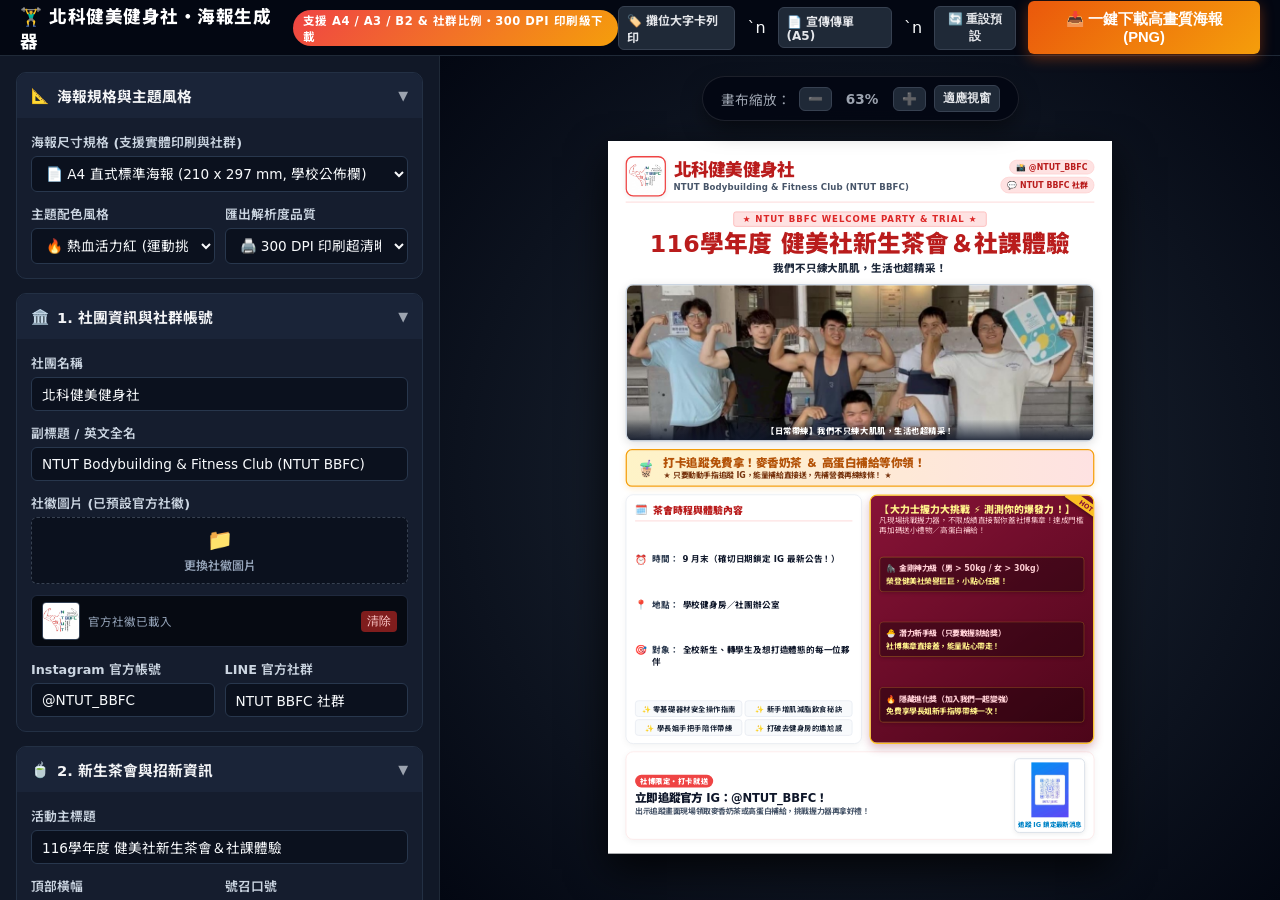
==== commit 78667b3d: "add flyer" ====
--- a/index.html
+++ b/index.html
@@ -18,7 +18,7 @@
       <span class="brand-badge">支援 A4 / A3 / B2 & 社群比例・300 DPI 印刷級下載</span>
     </div>
     <div class="header-actions">
-      <button class="btn btn-secondary btn-sm" id="btn-reset" title="恢復預設內容">
+      <a href="cards.html" class="btn btn-secondary btn-sm" style="text-decoration:none;">🏷️ 攤位大字卡列印</a>`n      <a href="flyer.html" class="btn btn-secondary btn-sm" style="text-decoration:none;">📄 宣傳傳單 (A5)</a>`n      <button class="btn btn-secondary btn-sm" id="btn-reset" title="恢復預設內容">
         🔄 重設預設
       </button>
       <button class="btn btn-export" id="btn-export">
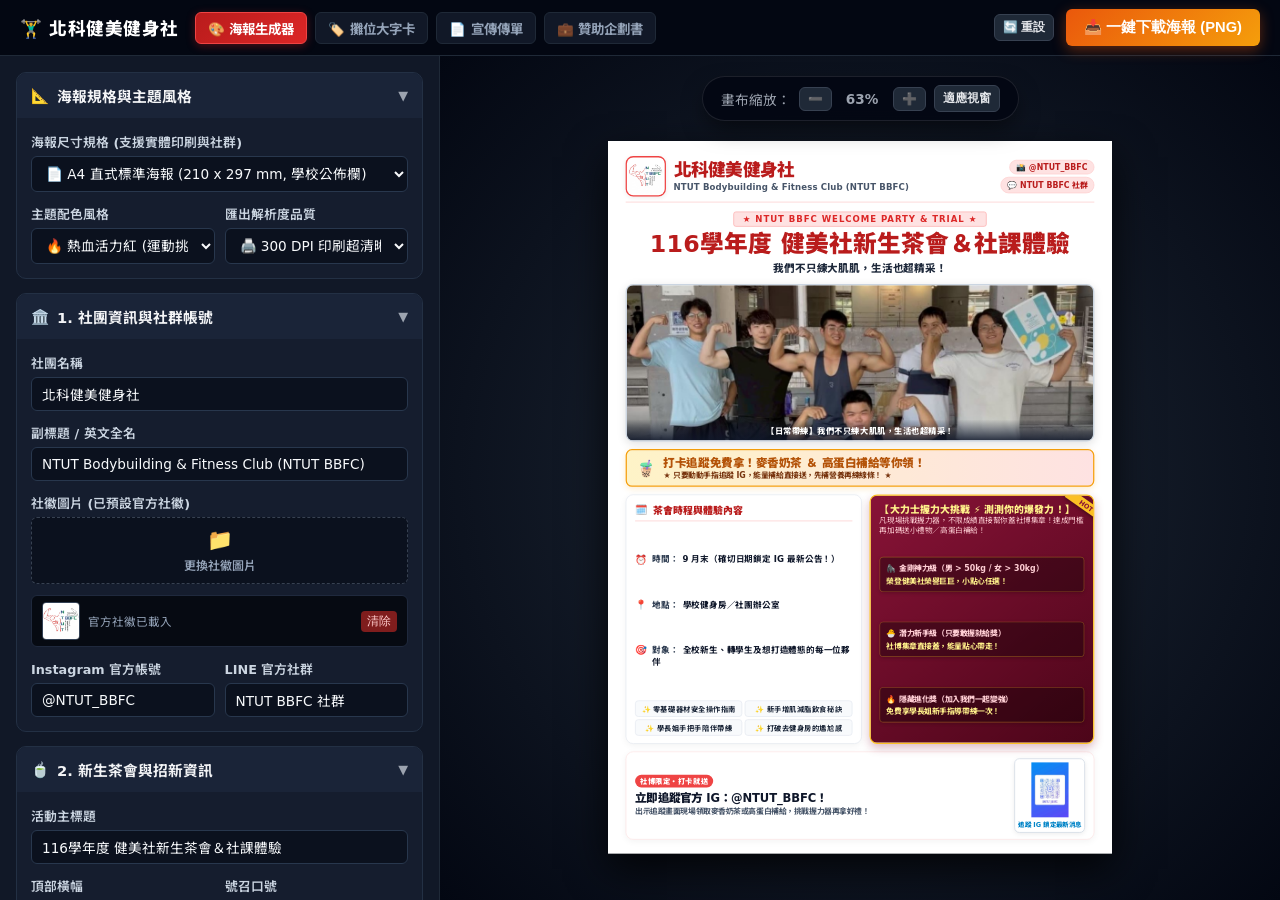
==== commit e6050039: "feat: add 4-generator navigation bar and sponsorship proposal files" ====
--- a/index.html
+++ b/index.html
@@ -1,4 +1,4 @@
-﻿<!DOCTYPE html>
+<!DOCTYPE html>
 <html lang="zh-TW">
 <head>
   <meta charset="UTF-8">
@@ -13,16 +13,23 @@
 
   <!-- 頂部導航列 -->
   <header class="app-header">
-    <div class="brand-title">
-      <span>🏋️‍♂️ 北科健美健身社・海報生成器</span>
-      <span class="brand-badge">支援 A4 / A3 / B2 & 社群比例・300 DPI 印刷級下載</span>
+    <div class="header-left-wrap">
+      <div class="brand-title">
+        <span>🏋️‍♂️ 北科健美健身社</span>
+      </div>
+      <nav class="nav-tools" aria-label="生成器切換">
+        <a href="index.html" class="nav-link active" title="海報生成器 (A4/A3/B2/社群)">🎨 海報生成器</a>
+        <a href="cards.html" class="nav-link" title="攤位大字卡 (A4對半/A5)">🏷️ 攤位大字卡</a>
+        <a href="flyer.html" class="nav-link" title="招新宣傳傳單 (A5/雙拼)">📄 宣傳傳單</a>
+        <a href="贊助合作提案企劃書.html" class="nav-link" title="品牌贊助合作企劃書 (PDF)">💼 贊助企劃書</a>
+      </nav>
     </div>
     <div class="header-actions">
-      <a href="cards.html" class="btn btn-secondary btn-sm" style="text-decoration:none;">🏷️ 攤位大字卡列印</a>`n      <a href="flyer.html" class="btn btn-secondary btn-sm" style="text-decoration:none;">📄 宣傳傳單 (A5)</a>`n      <button class="btn btn-secondary btn-sm" id="btn-reset" title="恢復預設內容">
-        🔄 重設預設
+      <button class="btn btn-secondary btn-sm" id="btn-reset" title="恢復預設內容">
+        🔄 重設
       </button>
       <button class="btn btn-export" id="btn-export">
-        📥 一鍵下載高畫質海報 (PNG)
+        📥 一鍵下載海報 (PNG)
       </button>
     </div>
   </header>
--- a/css/style.css
+++ b/css/style.css
@@ -1,4 +1,4 @@
-﻿/* ===================================================
+/* ===================================================
    社團海報生成器 - 北科健美健身社 (NTUT BBFC) 頂級精修版
    =================================================== */
 
@@ -59,6 +59,48 @@
   padding: 2px 10px;
   border-radius: 999px;
   font-weight: 700;
+}
+
+.header-left-wrap {
+  display: flex;
+  align-items: center;
+  gap: 16px;
+}
+
+.nav-tools {
+  display: flex;
+  align-items: center;
+  gap: 8px;
+}
+
+.nav-link {
+  color: #94a3b8;
+  text-decoration: none;
+  font-size: 0.84rem;
+  font-weight: 700;
+  padding: 5px 12px;
+  border-radius: 6px;
+  background: #111827;
+  border: 1px solid #1f2937;
+  transition: all 0.2s ease;
+  white-space: nowrap;
+  display: inline-flex;
+  align-items: center;
+  gap: 4px;
+}
+
+.nav-link:hover {
+  color: #ffffff;
+  background: #1f2937;
+  border-color: #374151;
+  transform: translateY(-1px);
+}
+
+.nav-link.active {
+  color: #ffffff;
+  background: linear-gradient(135deg, #b91c1c, #dc2626);
+  border-color: #ef4444;
+  box-shadow: 0 2px 8px rgba(185, 28, 28, 0.4);
 }
 
 .header-actions {
